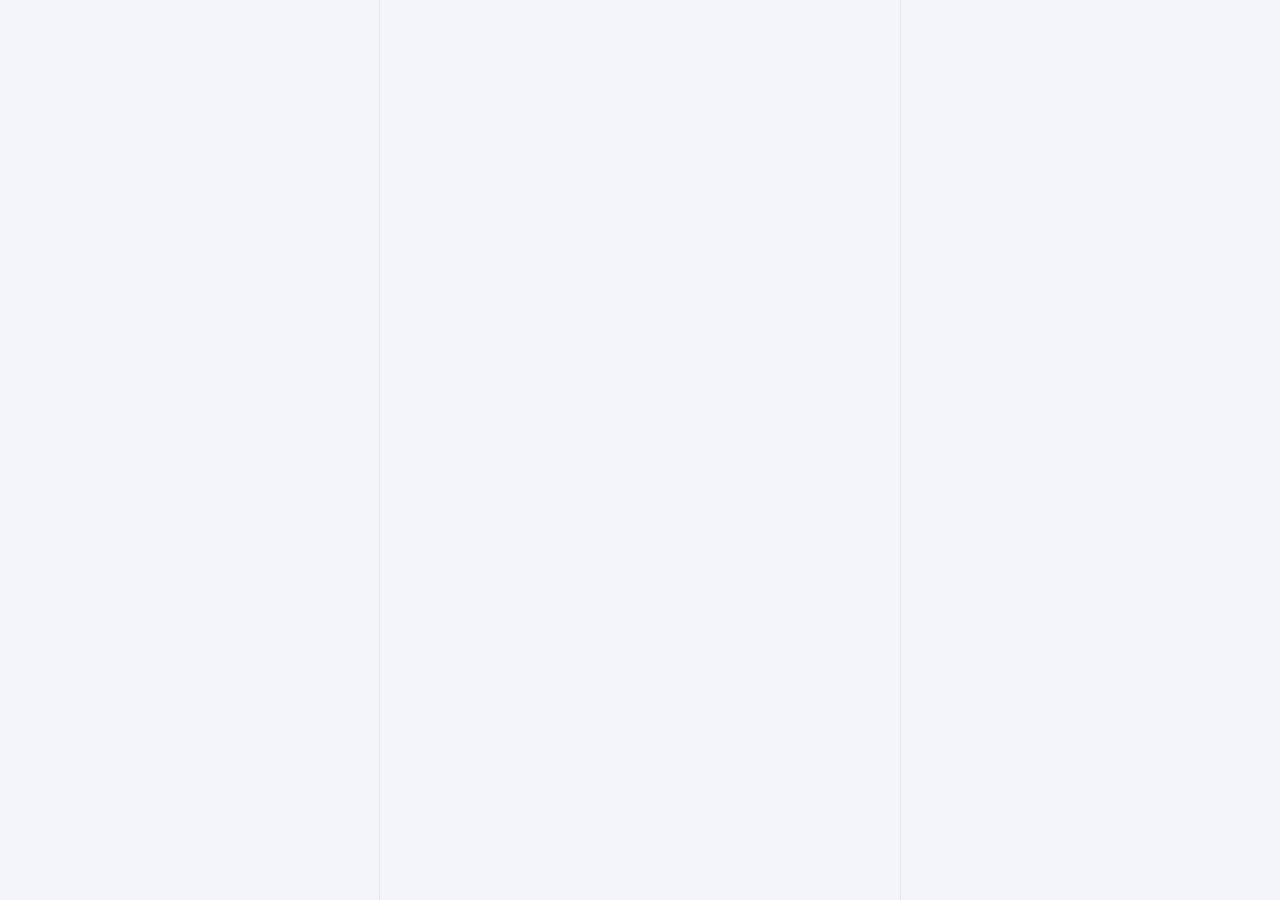
==== index.html @ 12859d55 "Мои выплаты: приложение" ====
<!doctype html>
<html lang="ru">
<head>
<meta charset="utf-8">
<meta name="viewport" content="width=device-width, initial-scale=1, viewport-fit=cover">
<meta http-equiv="Content-Security-Policy" content="default-src 'self'; script-src 'self'; style-src 'self'; img-src 'self' data: blob:; connect-src 'self' https://script.google.com https://script.googleusercontent.com; manifest-src 'self'; worker-src 'self'; base-uri 'none'; form-action 'none'; object-src 'none'">
<meta name="theme-color" content="#f4f6fb" media="(prefers-color-scheme: light)">
<meta name="theme-color" content="#0d1117" media="(prefers-color-scheme: dark)">
<meta name="color-scheme" content="light dark">
<meta name="apple-mobile-web-app-capable" content="yes">
<meta name="apple-mobile-web-app-status-bar-style" content="default">
<meta name="apple-mobile-web-app-title" content="Мои выплаты">
<meta name="robots" content="noindex,nofollow">
<title>Мои выплаты · Персональное Решение</title>
<link rel="manifest" href="manifest.webmanifest">
<link rel="icon" href="icons/icon-192.png" type="image/png">
<link rel="apple-touch-icon" href="icons/icon-192.png">
<link rel="stylesheet" href="style.css">
</head>
<body>
<a class="skip" href="#main">К содержимому</a>
<div id="app" class="app">
  <div id="offline" class="offline" role="status" hidden></div>
  <div id="view-root"></div>
  <nav id="tabbar" class="tabbar" aria-label="Основная навигация" hidden></nav>
</div>
<div id="overlay-root"></div>
<div id="toasts" class="toasts" role="status" aria-live="polite" aria-atomic="false"></div>
<div id="dev-root"></div>
<noscript><p style="padding:24px;font-family:sans-serif">Для работы приложения нужен JavaScript.</p></noscript>
<script src="config.js"></script>
<script src="mock-data.js"></script>
<script src="app.js"></script>
</body>
</html>
---- style.css ----
/* Мои выплаты — прототип. Светлая и тёмная темы, mobile-first. Без inline-стилей (CSP). */
:root {
  --bg: #f3f5fa; --card: #ffffff; --card2: #f6f8fc; --line: #e3e7f0;
  --text: #121826; --muted: #566074; --faint: #8a93a6;
  --primary: #2b59e6; --primary-ink: #ffffff; --primary-soft: #e6ecff; --primary-strong: #1d43b8;
  --ok: #0f7a3a; --ok-bg: #dff5e7; --warn: #8a5300; --warn-bg: #fff0cf; --bad: #b3261e; --bad-bg: #fde3e1;
  --info: #1d4fb8; --info-bg: #e3ebff; --night: #4b3fb5; --night-bg: #e9e6ff; --day: #b86a00; --day-bg: #ffecc8;
  --hero1: #2b59e6; --hero2: #5a3fd8; --shadow: 0 1px 2px rgba(18,24,38,.05), 0 6px 20px rgba(18,24,38,.06);
  --r: 18px; --tab-h: 58px; --sab: env(safe-area-inset-bottom, 0px); --sat: env(safe-area-inset-top, 0px);
  --focus: 0 0 0 3px rgba(43,89,230,.45);
  --rep1: #d8480b; --rep2: #b8320a; --rep-ink: #fff;
  color-scheme: light;
}
:root[data-theme="dark"] {
  --bg: #0c1017; --card: #151b25; --card2: #1b2230; --line: #263043;
  --text: #edf1f8; --muted: #a3adc2; --faint: #76819a;
  --primary: #6f93ff; --primary-ink: #0a1230; --primary-soft: #1c2a52; --primary-strong: #9db5ff;
  --ok: #57d48a; --ok-bg: #12301f; --warn: #ffc55c; --warn-bg: #3a2c0c; --bad: #ff8b82; --bad-bg: #3d1816;
  --info: #8fb0ff; --info-bg: #1a2850; --night: #b3a9ff; --night-bg: #28244f; --day: #ffc266; --day-bg: #3a2b0b;
  --hero1: #2447b8; --hero2: #4a2fb0; --shadow: 0 1px 2px rgba(0,0,0,.4), 0 8px 24px rgba(0,0,0,.35);
  --focus: 0 0 0 3px rgba(143,176,255,.6);
  --rep1: #ff9a5c; --rep2: #ff7a2e; --rep-ink: #2a1004;
  color-scheme: dark;
}
@media (prefers-color-scheme: dark) {
  :root:not([data-theme="light"]) {
    --bg: #0c1017; --card: #151b25; --card2: #1b2230; --line: #263043;
    --text: #edf1f8; --muted: #a3adc2; --faint: #76819a;
    --primary: #6f93ff; --primary-ink: #0a1230; --primary-soft: #1c2a52; --primary-strong: #9db5ff;
    --ok: #57d48a; --ok-bg: #12301f; --warn: #ffc55c; --warn-bg: #3a2c0c; --bad: #ff8b82; --bad-bg: #3d1816;
    --info: #8fb0ff; --info-bg: #1a2850; --night: #b3a9ff; --night-bg: #28244f; --day: #ffc266; --day-bg: #3a2b0b;
    --hero1: #2447b8; --hero2: #4a2fb0; --shadow: 0 1px 2px rgba(0,0,0,.4), 0 8px 24px rgba(0,0,0,.35);
    --focus: 0 0 0 3px rgba(143,176,255,.6);
    --rep1: #ff9a5c; --rep2: #ff7a2e; --rep-ink: #2a1004;
    color-scheme: dark;
  }
}
* { box-sizing: border-box; -webkit-tap-highlight-color: transparent; }
html { -webkit-text-size-adjust: 100%; }
body { margin: 0; background: var(--bg); color: var(--text); font: 16px/1.4 system-ui, -apple-system, "Segoe UI", Roboto, "Noto Sans", "Helvetica Neue", Arial, sans-serif; overscroll-behavior-y: none; }
button, input, textarea { font: inherit; color: inherit; }
button { cursor: pointer; }
h1, h2, h3, p { margin: 0; }
:focus-visible { outline: none; box-shadow: var(--focus); border-radius: 10px; }
.skip { position: absolute; left: -999px; top: 0; background: var(--primary); color: var(--primary-ink); padding: 10px 14px; z-index: 100; }
.skip:focus { left: 8px; top: 8px; }
.sr-only { position: absolute !important; width: 1px; height: 1px; overflow: hidden; clip: rect(0 0 0 0); white-space: nowrap; }
[hidden] { display: none !important; }
.num { font-variant-numeric: tabular-nums; }

.app { max-width: 520px; margin: 0 auto; min-height: 100dvh; position: relative; }
.view { padding: calc(14px + var(--sat)) 16px calc(var(--tab-h) + var(--sab) + 28px); animation: fade .22s ease both; }
.view.noTabs { padding-bottom: calc(24px + var(--sab)); }
@keyframes fade { from { opacity: 0; transform: translateY(6px); } to { opacity: 1; transform: none; } }
.stack > * + * { margin-top: 14px; }
.row { display: flex; align-items: center; gap: 10px; }
.grow { flex: 1; min-width: 0; }
.between { justify-content: space-between; }

/* offline */
.offline { position: sticky; top: 0; z-index: 30; background: var(--warn-bg); color: var(--warn); padding: calc(8px + var(--sat)) 16px 8px; font-size: 13px; font-weight: 600; display: flex; gap: 8px; align-items: center; }

/* header */
.top { display: flex; align-items: center; justify-content: space-between; gap: 12px; margin-bottom: 14px; }
.top h1 { font-size: 24px; line-height: 1.15; letter-spacing: -.01em; }
.top .sub { color: var(--muted); font-size: 14px; margin-top: 2px; }
.iconbtn { width: 44px; height: 44px; border-radius: 14px; border: 1px solid var(--line); background: var(--card); display: grid; place-items: center; color: var(--text); flex: none; }
.iconbtn:active { background: var(--card2); }
.ico { width: 22px; height: 22px; fill: none; stroke: currentColor; stroke-width: 2; stroke-linecap: round; stroke-linejoin: round; flex: none; display: block; }
.ico.sm { width: 18px; height: 18px; } .ico.lg { width: 28px; height: 28px; }

/* cards */
.card { background: var(--card); border: 1px solid var(--line); border-radius: var(--r); box-shadow: var(--shadow); padding: 16px; }
.card h2 { font-size: 17px; letter-spacing: -.005em; }
.card .cap { color: var(--muted); font-size: 13px; }
.card-h { display: flex; align-items: center; justify-content: space-between; gap: 8px; margin-bottom: 12px; }

.periodbtn { display: inline-flex; align-items: center; gap: 8px; min-height: 44px; padding: 0 14px; border-radius: 999px; background: var(--card); border: 1px solid var(--line); font-weight: 600; font-size: 15px; }
.periodbtn .dot { width: 8px; height: 8px; border-radius: 50%; background: var(--ok); }
.periodbtn .dot.paid { background: var(--faint); }

.hero { background: linear-gradient(135deg, var(--hero1), var(--hero2)); color: #fff; border-radius: 24px; padding: 20px 20px 18px; box-shadow: 0 10px 30px rgba(43,89,230,.3); position: relative; overflow: hidden; }
.hero::after { content: ""; position: absolute; right: -40px; top: -50px; width: 170px; height: 170px; border-radius: 50%; background: rgba(255,255,255,.1); }
.hero .lbl { font-size: 14px; opacity: .92; display: flex; align-items: center; gap: 8px; position: relative; z-index: 1; }
.hero .big { font-size: 44px; line-height: 1.05; font-weight: 800; letter-spacing: -.02em; margin: 6px 0 4px; position: relative; z-index: 1; }
.hero .big small { font-size: 26px; font-weight: 700; opacity: .85; margin-left: 4px; }
.hero .note { font-size: 13.5px; opacity: .92; position: relative; z-index: 1; }
.hero .eq { margin-top: 14px; display: flex; gap: 8px; flex-wrap: wrap; position: relative; z-index: 1; }
.hero .eq span { background: rgba(255,255,255,.17); border-radius: 999px; padding: 6px 11px; font-size: 13px; font-weight: 600; }
.badge-lite { background: rgba(255,255,255,.2); color: #fff; border-radius: 999px; padding: 3px 10px; font-size: 12px; font-weight: 700; }

.alert { display: flex; gap: 12px; align-items: flex-start; background: var(--warn-bg); color: var(--warn); border: 1px solid transparent; border-radius: var(--r); padding: 14px; width: 100%; text-align: left; }
.alert b { display: block; font-size: 15px; } .alert span { font-size: 13.5px; }
.alert.bad { background: var(--bad-bg); color: var(--bad); }
.alert.info { background: var(--info-bg); color: var(--info); }
.alert.ok { background: var(--ok-bg); color: var(--ok); }

/* breakdown */
.line { display: flex; align-items: center; gap: 10px; min-height: 40px; }
.line + .line { border-top: 1px solid var(--line); }
.line .nm { flex: 1; min-width: 0; font-size: 15px; }
.line .nm small { display: block; color: var(--muted); font-size: 12.5px; }
.line .am { font-weight: 700; font-size: 15px; white-space: nowrap; }
.line.total { padding-top: 6px; } .line.total .nm, .line.total .am { font-weight: 800; font-size: 16px; }
.swatch { width: 12px; height: 12px; border-radius: 4px; flex: none; }
.k-brak { --kc: #d9483b; } .k-error { --kc: #e9822b; } .k-advance { --kc: #3a6cf0; } .k-housing { --kc: #12a08a; } .k-other { --kc: #8a93a6; }
.swatch { background: var(--kc); }
.stackbar { display: flex; height: 12px; border-radius: 99px; overflow: hidden; background: var(--card2); margin: 4px 0 10px; gap: 2px; }
.stackbar i { display: block; height: 100%; background: var(--kc); min-width: 3px; }
.limit { background: var(--card2); border-radius: 14px; padding: 14px; margin-top: 12px; }
.limit .t { font-weight: 700; font-size: 14.5px; display: flex; gap: 8px; align-items: center; margin-bottom: 8px; }
.limit p { font-size: 14px; color: var(--muted); }
.limit p b { color: var(--text); }
.gauge { position: relative; height: 12px; border-radius: 99px; background: var(--line); margin: 6px 0 4px; overflow: hidden; }
.gauge i { position: absolute; left: 0; top: 0; bottom: 0; background: var(--primary); border-radius: 99px; }
.gauge i.full { background: var(--warn); }
.gl { display: flex; justify-content: space-between; font-size: 12.5px; color: var(--muted); }

/* chips */
.chip { display: inline-flex; align-items: center; gap: 5px; min-height: 26px; padding: 2px 10px; border-radius: 999px; font-size: 12.5px; font-weight: 700; white-space: nowrap; }
.chip.ok { background: var(--ok-bg); color: var(--ok); } .chip.warn { background: var(--warn-bg); color: var(--warn); }
.chip.bad { background: var(--bad-bg); color: var(--bad); } .chip.info { background: var(--info-bg); color: var(--info); }
.chip.gray { background: var(--card2); color: var(--muted); border: 1px solid var(--line); } .chip.night { background: var(--night-bg); color: var(--night); } .chip.day { background: var(--day-bg); color: var(--day); }

/* perf */
.perf-top { display: flex; align-items: flex-end; gap: 12px; justify-content: space-between; }
.perf-num { font-size: 40px; font-weight: 800; letter-spacing: -.02em; line-height: 1; }
.perf-num.good { color: var(--ok); } .perf-num.mid { color: var(--warn); } .perf-num.low { color: var(--bad); }
.legend { display: flex; flex-wrap: wrap; gap: 6px 14px; font-size: 12.5px; color: var(--muted); margin-top: 10px; }
.legend span { display: inline-flex; align-items: center; gap: 6px; }
.legend i { width: 10px; height: 10px; border-radius: 3px; display: inline-block; }
.lg-good { background: #22a65a; } .lg-mid { background: #e8a317; } .lg-low { background: #e04a3f; }
:root[data-theme="dark"] .lg-good { background: #4cc882; }
.trend { width: 100%; height: auto; display: block; margin-top: 8px; }
.trend .bar.good { fill: #22a65a; } .trend .bar.mid { fill: #e8a317; } .trend .bar.low { fill: #e04a3f; }
.trend .norm { stroke: var(--faint); stroke-dasharray: 4 4; stroke-width: 1; }
.trend text { fill: var(--muted); font-size: 9px; text-anchor: middle; font-family: inherit; }
.trend text.nl { text-anchor: end; fill: var(--faint); }
.shifts { margin-top: 6px; }
.srow { display: flex; align-items: center; gap: 10px; min-height: 48px; }
.srow + .srow { border-top: 1px solid var(--line); }
.sico { width: 34px; height: 34px; border-radius: 11px; display: grid; place-items: center; flex: none; }
.sico.day { background: var(--day-bg); color: var(--day); } .sico.night { background: var(--night-bg); color: var(--night); }
.srow .d { flex: 1; font-size: 14.5px; min-width: 0; } .srow .d small { display: block; color: var(--muted); font-size: 12.5px; }
.pct { font-weight: 800; font-size: 14px; min-width: 54px; text-align: right; }
.pct.good { color: var(--ok); } .pct.mid { color: var(--warn); } .pct.low { color: var(--bad); }
.link { background: none; border: 0; color: var(--primary); font-weight: 700; min-height: 44px; padding: 0 4px; font-size: 15px; }

/* buttons */
.btn { display: inline-flex; align-items: center; justify-content: center; gap: 8px; min-height: 48px; padding: 0 20px; border-radius: 14px; border: 1px solid transparent; background: var(--primary); color: var(--primary-ink); font-weight: 700; font-size: 16px; width: 100%; }
.btn:active:not(:disabled) { filter: brightness(.92); }
.btn:disabled { background: var(--card2); color: var(--faint); border-color: var(--line); cursor: not-allowed; }
.btn.secondary { background: var(--primary-soft); color: var(--primary-strong); }
.btn.ghost { background: transparent; border-color: var(--line); color: var(--text); }
.btn.danger { background: var(--bad-bg); color: var(--bad); }
.btn.sm { min-height: 44px; font-size: 15px; padding: 0 14px; width: auto; }
.spinner { width: 18px; height: 18px; border-radius: 50%; border: 2.5px solid currentColor; border-right-color: transparent; animation: spin .8s linear infinite; display: inline-block; }
@keyframes spin { to { transform: rotate(360deg); } }

/* forms */
.field { display: block; }
.field > .l { display: flex; justify-content: space-between; font-weight: 700; font-size: 14.5px; margin-bottom: 6px; }
.field > .l span { font-weight: 500; color: var(--muted); font-size: 13px; }
.inp { width: 100%; min-height: 52px; padding: 0 14px; background: var(--card); border: 1.5px solid var(--line); border-radius: 14px; font-size: 18px; }
textarea.inp { padding: 12px 14px; min-height: 110px; font-size: 16px; resize: vertical; line-height: 1.4; }
.inp:focus { outline: none; border-color: var(--primary); box-shadow: var(--focus); }
.inp[aria-invalid="true"] { border-color: var(--bad); }
.help { font-size: 13px; color: var(--muted); margin-top: 6px; } .err { font-size: 13.5px; color: var(--bad); margin-top: 6px; font-weight: 600; display: flex; gap: 6px; align-items: flex-start; }
.phone { display: flex; align-items: center; border: 1.5px solid var(--line); border-radius: 14px; background: var(--card); min-height: 56px; }
.phone:focus-within { border-color: var(--primary); box-shadow: var(--focus); }
.phone.invalid { border-color: var(--bad); }
.phone .pre { padding: 0 4px 0 16px; font-weight: 700; font-size: 20px; color: var(--muted); }
.phone input { flex: 1; min-width: 0; border: 0; background: transparent; font-size: 20px; font-weight: 600; letter-spacing: .02em; min-height: 54px; padding: 0 14px 0 6px; outline: none; }
.otp { display: flex; gap: 10px; justify-content: center; }
.otp input { width: 58px; height: 64px; text-align: center; font-size: 28px; font-weight: 800; border-radius: 14px; border: 1.5px solid var(--line); background: var(--card); outline: none; padding: 0; }
.otp input:focus { border-color: var(--primary); box-shadow: var(--focus); }
.otp.bad input { border-color: var(--bad); animation: shake .35s; }
.otp input:disabled { opacity: .5; }
@keyframes shake { 20%,60% { transform: translateX(-6px); } 40%,80% { transform: translateX(6px); } }
.amount { position: relative; } .amount .inp { padding-right: 44px; font-weight: 800; font-size: 24px; }
.amount .cur { position: absolute; right: 16px; top: 50%; transform: translateY(-50%); font-size: 20px; color: var(--muted); font-weight: 700; }
.quick { display: flex; gap: 8px; flex-wrap: wrap; margin-top: 10px; }
.qbtn { min-height: 44px; padding: 0 14px; border-radius: 999px; border: 1px solid var(--line); background: var(--card2); font-weight: 700; font-size: 14.5px; }
.qbtn:active { background: var(--primary-soft); }

/* login */
.login { display: flex; flex-direction: column; min-height: 100dvh; padding: calc(32px + var(--sat)) 20px calc(24px + var(--sab)); }
.brand { display: flex; align-items: center; gap: 12px; margin-bottom: 28px; }
.logo { width: 52px; height: 52px; border-radius: 16px; background: linear-gradient(135deg, var(--hero1), var(--hero2)); display: grid; place-items: center; color: #fff; }
.brand b { display: block; font-size: 15px; } .brand span { color: var(--muted); font-size: 13px; }
.login h1 { font-size: 30px; line-height: 1.12; letter-spacing: -.02em; margin-bottom: 8px; }
.login .lead { color: var(--muted); font-size: 16px; margin-bottom: 24px; }
.login .foot { margin-top: auto; padding-top: 24px; color: var(--faint); font-size: 12.5px; text-align: center; }
.steps { display: flex; gap: 12px; flex-direction: column; margin: 20px 0 4px; }
.stepi { display: flex; gap: 12px; font-size: 14px; color: var(--muted); align-items: flex-start; }
.stepi i { width: 24px; height: 24px; border-radius: 50%; background: var(--primary-soft); color: var(--primary-strong); font-style: normal; font-weight: 800; font-size: 13px; display: grid; place-items: center; flex: none; }
.waitbox { display: flex; gap: 12px; background: var(--info-bg); color: var(--info); padding: 14px; border-radius: 16px; font-size: 14px; margin-bottom: 22px; }
.waitbox b { display: block; font-size: 15px; }
.lockbox { text-align: center; padding: 22px 16px; background: var(--bad-bg); color: var(--bad); border-radius: 18px; }
.lockbox .t { font-size: 34px; font-weight: 800; margin: 6px 0; }
.lockbox p { font-size: 14px; }
.center { text-align: center; }
.gap8 > * + * { margin-top: 8px; } .gap12 > * + * { margin-top: 12px; } .gap16 > * + * { margin-top: 16px; } .gap24 > * + * { margin-top: 24px; }

/* tabbar */
.tabbar { position: fixed; left: 50%; transform: translateX(-50%); bottom: 0; width: 100%; max-width: 520px; z-index: 20; display: grid; grid-template-columns: repeat(6, 1fr); padding: 6px 2px calc(6px + var(--sab)); background: color-mix(in srgb, var(--card) 92%, transparent); backdrop-filter: blur(14px); -webkit-backdrop-filter: blur(14px); border-top: 1px solid var(--line); }
.tab { position: relative; padding: 0;  display: flex; flex-direction: column; align-items: center; justify-content: center; gap: 2px; min-height: 48px; min-width: 44px; border-radius: 12px; color: var(--muted); text-decoration: none; font-size: 10.5px; letter-spacing: -.01em; font-weight: 600; }
.tab[aria-current="page"] { color: var(--primary); }
.tab[aria-current="page"] .ico { stroke-width: 2.4; }
.tab .cnt { position: absolute; top: 1px; left: calc(50% + 6px); min-width: 18px; height: 18px; border-radius: 9px; background: var(--bad); color: #fff; font-size: 11px; font-weight: 800; display: grid; place-items: center; padding: 0 5px; }
:root[data-theme="dark"] .tab .cnt { color: #2b0a07; background: #ff8b82; }

/* calendar */
.cal-head { display: flex; align-items: center; justify-content: space-between; margin-bottom: 10px; }
.cal-head h2 { font-size: 18px; text-transform: capitalize; }
.grid7 { display: grid; grid-template-columns: repeat(7, 1fr); gap: 4px; }
.dow { text-align: center; font-size: 12px; color: var(--muted); font-weight: 700; padding: 4px 0 6px; }
.dow.we { color: var(--faint); }
.cell { position: relative; aspect-ratio: 1 / 1.08; min-height: 44px; border-radius: 12px; border: 1.5px solid transparent; background: transparent; display: flex; flex-direction: column; align-items: center; justify-content: center; gap: 3px; padding: 0; font-weight: 600; font-size: 15px; }
.cell.empty { visibility: hidden; }
.cell.off { color: var(--faint); background: transparent; }
.cell.day { background: var(--day-bg); color: var(--day); }
.cell.night { background: var(--night-bg); color: var(--night); }
.cell.planned { border-style: dashed; border-color: var(--faint); background: transparent; color: var(--text); }
.cell.today { border-color: var(--primary); }
.cell.sel { box-shadow: 0 0 0 2.5px var(--primary); }
.cell .mk { width: 14px; height: 14px; }
.cell .ph { height: 14px; }
.legend-cal { display: flex; flex-wrap: wrap; gap: 8px 16px; margin-top: 12px; font-size: 13px; color: var(--muted); }
.legend-cal span { display: inline-flex; gap: 6px; align-items: center; }
.legend-cal i { width: 16px; height: 16px; border-radius: 5px; display: inline-block; }
.legend-cal i.day { background: var(--day-bg); border: 1px solid var(--day); } .legend-cal i.night { background: var(--night-bg); border: 1px solid var(--night); } .legend-cal i.pl { border: 1.5px dashed var(--faint); } .legend-cal i.td { border: 1.5px solid var(--primary); }
.stats3 { display: grid; grid-template-columns: repeat(3, 1fr); gap: 10px; }
.stat { background: var(--card2); border-radius: 14px; padding: 12px 10px; text-align: center; }
.stat b { display: block; font-size: 22px; font-weight: 800; letter-spacing: -.01em; }
.stat span { font-size: 12.5px; color: var(--muted); }
.daycard .big { font-size: 18px; font-weight: 800; }
.kv { display: grid; grid-template-columns: repeat(3, 1fr); gap: 8px; margin-top: 12px; }
.kv div { background: var(--card2); border-radius: 12px; padding: 10px; } .kv b { display: block; font-size: 17px; } .kv span { font-size: 12px; color: var(--muted); }

/* deductions */
.filters { display: flex; gap: 8px; overflow-x: auto; margin: 0 -16px; padding: 2px 16px 6px; scrollbar-width: none; }
.filters::-webkit-scrollbar { display: none; }
.fbtn { flex: none; min-height: 44px; padding: 0 14px; border-radius: 999px; border: 1px solid var(--line); background: var(--card); font-weight: 600; font-size: 14.5px; display: inline-flex; align-items: center; gap: 6px; }
.fbtn[aria-pressed="true"] { background: var(--primary); color: var(--primary-ink); border-color: var(--primary); }
.fbtn em { font-style: normal; opacity: .7; font-size: 13px; }
.case { display: block; }
.case .hd { display: flex; gap: 12px; align-items: flex-start; }
.kico { width: 40px; height: 40px; border-radius: 13px; display: grid; place-items: center; flex: none; background: color-mix(in srgb, var(--kc) 16%, transparent); color: var(--kc); }
:root[data-theme="dark"] .kico { background: color-mix(in srgb, var(--kc) 28%, transparent); }
.case .tt { font-weight: 700; font-size: 15.5px; line-height: 1.25; }
.case .meta { color: var(--muted); font-size: 13px; margin-top: 2px; }
.case .amt { font-weight: 800; font-size: 16px; white-space: nowrap; }
.case .ft { margin-top: 12px; display: flex; flex-direction: column; gap: 10px; }
.need { font-size: 13.5px; color: var(--warn); background: var(--warn-bg); padding: 9px 12px; border-radius: 12px; display: flex; gap: 8px; align-items: flex-start; }
.sumline { display: flex; justify-content: space-between; align-items: center; padding: 4px 2px; font-size: 14.5px; color: var(--muted); } .sumline b { color: var(--text); font-size: 17px; }

/* sheet */
.ov { position: fixed; inset: 0; z-index: 60; display: flex; align-items: flex-end; justify-content: center; }
.ov .bd { position: absolute; inset: 0; background: rgba(8,12,22,.55); animation: bdin .2s ease both; }
@keyframes bdin { from { opacity: 0; } }
.sheet { position: relative; width: 100%; max-width: 520px; max-height: 94dvh; background: var(--card); border-radius: 24px 24px 0 0; display: flex; flex-direction: column; animation: up .26s cubic-bezier(.2,.8,.2,1) both; box-shadow: 0 -10px 40px rgba(0,0,0,.25); }
@keyframes up { from { transform: translateY(40px); opacity: 0; } }
.sheet .grab { width: 40px; height: 4px; border-radius: 2px; background: var(--line); margin: 8px auto 0; }
.sheet .sh { display: flex; align-items: center; gap: 8px; padding: 8px 12px 6px 20px; }
.sheet .sh h2 { flex: 1; font-size: 19px; letter-spacing: -.01em; }
.sheet .sh h2:focus { outline: none; }
.sheet .sb { padding: 6px 20px 16px; overflow-y: auto; overscroll-behavior: contain; }
.sheet .sf { padding: 12px 20px calc(14px + var(--sab)); border-top: 1px solid var(--line); background: var(--card); border-radius: 0; }
.ov.dlg { align-items: center; padding: 20px; }
.ov.dlg .sheet { border-radius: 22px; max-height: 86dvh; }
.ov.dlg .sheet .grab { display: none; }
.ov.dlg .sf { border-top: 0; padding-bottom: 16px; }
.btnrow { display: flex; gap: 10px; } .btnrow .btn { flex: 1; }
.plist { list-style: none; margin: 0; padding: 0; }
.popt { display: flex; width: 100%; align-items: center; gap: 12px; min-height: 56px; padding: 8px 12px; border-radius: 14px; border: 1.5px solid transparent; background: transparent; text-align: left; }
.popt[aria-checked="true"] { border-color: var(--primary); background: var(--primary-soft); }
.popt b { display: block; font-size: 16px; } .popt small { color: var(--muted); font-size: 13px; }
.casebox { background: var(--card2); border-radius: 14px; padding: 12px 14px; margin-bottom: 14px; }
.casebox b { display: block; font-size: 15px; } .casebox span { font-size: 13px; color: var(--muted); }
.req { color: var(--bad); font-weight: 800; }
.reqbanner { display: flex; gap: 10px; background: var(--bad-bg); color: var(--bad); border-radius: 14px; padding: 12px 14px; font-size: 14px; margin-bottom: 14px; }
.reqbanner b { display: block; }
.sec + .sec { margin-top: 18px; }
.sec-h { display: flex; align-items: center; gap: 8px; margin-bottom: 8px; font-weight: 800; font-size: 15.5px; }
.sec-h .tag { margin-left: auto; font-size: 12px; font-weight: 800; padding: 3px 9px; border-radius: 99px; }
.tag.must { background: var(--bad-bg); color: var(--bad); } .tag.done { background: var(--ok-bg); color: var(--ok); } .tag.opt { background: var(--card2); color: var(--muted); }
.photos { display: grid; grid-template-columns: repeat(3, 1fr); gap: 8px; }
.ph-item { position: relative; aspect-ratio: 1; border-radius: 14px; overflow: hidden; background: var(--card2); border: 1px solid var(--line); margin: 0; }
.ph-item img { width: 100%; height: 100%; object-fit: cover; display: block; }
.ph-item .rm { position: absolute; top: 4px; right: 4px; width: 44px; height: 44px; border-radius: 50%; background: transparent; border: 0; display: grid; place-items: center; }
.ph-item .rm span { width: 28px; height: 28px; border-radius: 50%; background: rgba(10,14,24,.78); color: #fff; display: grid; place-items: center; }
.ph-item .sz { position: absolute; left: 4px; bottom: 4px; background: rgba(10,14,24,.72); color: #fff; font-size: 11px; font-weight: 600; padding: 1px 6px; border-radius: 8px; }
.ph-busy { display: grid; place-items: center; color: var(--muted); }
.addrow { display: grid; grid-template-columns: 1fr 1fr; gap: 8px; margin-top: 8px; }
.addbtn { min-height: 52px; border-radius: 14px; border: 1.5px dashed var(--primary); background: var(--primary-soft); color: var(--primary-strong); font-weight: 700; font-size: 14.5px; display: flex; gap: 8px; align-items: center; justify-content: center; padding: 0 8px; }
.addbtn:disabled { opacity: .45; cursor: not-allowed; }
.checks { list-style: none; margin: 0 0 10px; padding: 0; display: flex; flex-direction: column; gap: 6px; }
.checks li { display: flex; gap: 8px; align-items: center; font-size: 14px; color: var(--muted); }
.checks li .cb { width: 20px; height: 20px; border-radius: 50%; border: 2px solid var(--faint); display: grid; place-items: center; flex: none; }
.checks li.ok { color: var(--ok); font-weight: 600; } .checks li.ok .cb { background: var(--ok); border-color: var(--ok); color: #fff; }
:root[data-theme="dark"] .checks li.ok .cb { color: #07210f; }
.cb .ico { width: 13px; height: 13px; stroke-width: 3.2; }
.quote { background: var(--card2); border-radius: 14px; padding: 12px 14px; white-space: pre-wrap; word-break: break-word; font-size: 15px; }
.note-s { font-size: 12.5px; color: var(--muted); text-align: center; margin-top: 8px; }

/* history */
.hist { display: flex; gap: 12px; align-items: flex-start; }
.hist .am { font-weight: 800; font-size: 17px; }
.hist .cm { font-size: 14px; color: var(--muted); margin-top: 4px; word-break: break-word; }
.hist .ans { font-size: 13.5px; margin-top: 8px; padding: 8px 10px; border-radius: 10px; background: var(--card2); }
.avail { font-size: 40px; font-weight: 800; letter-spacing: -.02em; line-height: 1.05; }
.mini3 { display: grid; gap: 6px; margin-top: 12px; font-size: 14px; }
.mini3 div { display: flex; justify-content: space-between; color: var(--muted); } .mini3 b { color: var(--text); }

/* profile */
.avatar { width: 72px; height: 72px; border-radius: 24px; background: linear-gradient(135deg, var(--hero1), var(--hero2)); color: #fff; font-size: 26px; font-weight: 800; display: grid; place-items: center; }
.seg { display: grid; grid-template-columns: repeat(3, 1fr); background: var(--card2); border-radius: 14px; padding: 4px; gap: 4px; }
.seg button { min-height: 44px; border-radius: 11px; border: 0; background: transparent; font-weight: 600; font-size: 14.5px; }
.seg button[aria-pressed="true"] { background: var(--card); box-shadow: var(--shadow); color: var(--primary); }

/* empty / skeleton */
.empty { text-align: center; padding: 36px 16px; color: var(--muted); }
.empty .eic { width: 64px; height: 64px; border-radius: 22px; background: var(--card2); display: grid; place-items: center; margin: 0 auto 14px; color: var(--faint); }
.empty b { display: block; color: var(--text); font-size: 17px; margin-bottom: 4px; }
.sk { background: linear-gradient(100deg, var(--card2) 30%, var(--line) 50%, var(--card2) 70%); background-size: 300% 100%; animation: shim 1.3s linear infinite; border-radius: 12px; }
@keyframes shim { from { background-position: 100% 0; } to { background-position: 0 0; } }
.sk.h1 { height: 28px; width: 55%; } .sk.hero { height: 170px; border-radius: 24px; box-shadow: none; } .sk.c { height: 120px; border-radius: 18px; } .sk.l { height: 16px; width: 80%; }

/* toasts */
.toasts { position: fixed; left: 0; right: 0; bottom: calc(var(--tab-h) + var(--sab) + 14px); z-index: 90; display: flex; flex-direction: column; align-items: center; gap: 8px; pointer-events: none; padding: 0 16px; }
.toast { pointer-events: auto; max-width: 480px; display: flex; gap: 10px; align-items: flex-start; background: #1b2231; color: #fff; border-radius: 14px; padding: 12px 16px; font-size: 14.5px; font-weight: 600; box-shadow: 0 10px 30px rgba(0,0,0,.3); animation: up .25s ease both; }
.toast.ok .ico { color: #57d48a; } .toast.bad .ico { color: #ff8b82; } .toast.warn .ico { color: #ffc55c; }
:root[data-theme="dark"] .toast { background: #eef2fa; color: #101625; }
:root[data-theme="dark"] .toast.ok .ico { color: #0f7a3a; } :root[data-theme="dark"] .toast.bad .ico { color: #b3261e; }

/* dev panel */
.dev { position: fixed; left: 8px; bottom: calc(var(--tab-h) + var(--sab) + 8px); z-index: 80; font-size: 12px; max-width: min(340px, calc(100vw - 16px)); }
.dev.nt { bottom: calc(var(--sab) + 8px); }
.devpill { min-height: 32px; padding: 0 12px; border-radius: 99px; border: 0; background: #1f2937; color: #fbd38d; font-weight: 700; font-size: 12px; box-shadow: 0 4px 14px rgba(0,0,0,.35); display: inline-flex; gap: 6px; align-items: center; }
.devpill:focus-visible { box-shadow: 0 0 0 3px #fbd38d; }
.devbox { background: #111827; color: #e5e7eb; border-radius: 14px; padding: 10px; box-shadow: 0 10px 34px rgba(0,0,0,.5); margin-bottom: 6px; max-height: 52dvh; overflow: auto; border: 1px solid #374151; }
.devbox h3 { font-size: 11px; text-transform: uppercase; letter-spacing: .06em; color: #9ca3af; margin: 8px 0 4px; }
.devbox h3:first-child { margin-top: 0; }
.tgmsg { background: #1e3a5f; border-radius: 10px; padding: 7px 9px; margin-bottom: 5px; line-height: 1.35; }
.tgmsg time { color: #93c5fd; font-size: 11px; display: block; }
.tgmsg b.code { font-size: 18px; letter-spacing: .15em; color: #fff; }
.devbtn { min-height: 30px; padding: 0 10px; border-radius: 8px; border: 1px solid #4b5563; background: #1f2937; color: #e5e7eb; font-size: 12px; font-weight: 600; margin: 2px 4px 2px 0; }
.devrow { padding: 5px 0; border-top: 1px solid #1f2937; }

@media (min-width: 521px) { body { background: var(--bg); } .app { box-shadow: 0 0 0 1px var(--line); background: var(--bg); } }
@media (prefers-reduced-motion: reduce) { *, *::before, *::after { animation-duration: .01ms !important; animation-iteration-count: 1 !important; transition: none !important; } }

/* добавки */
.mt { margin-top: 10px; }
.card-h.sp { margin: 16px 0 6px; }
.h3 { font-size: 15.5px; font-weight: 800; }
.tag { margin-left: auto; font-size: 12px; font-weight: 800; padding: 3px 9px; border-radius: 99px; white-space: nowrap; }
.prof { margin-bottom: 10px; gap: 14px; }
.lockbtn { margin-top: 16px; }
.swatch.k-other { background: var(--kc); }
.line.final .am { font-size: 15px; }
.line.total.final { border-top: 2px solid var(--line); margin-top: 6px; padding-top: 10px; }
.hero .big span { font-variant-numeric: tabular-nums; }
.legend i, .legend-cal i { flex: none; }
.case + .case { margin-top: 0; }

.card.calcard { padding: 14px 10px; }
.calcard .grid7 { gap: 2px; }
.calcard .cal-head { padding: 0 4px; }
.cell { border-radius: 11px; }
.grid7 { grid-template-columns: repeat(7, minmax(0, 1fr)); }
.cell { aspect-ratio: auto; height: 52px; min-width: 0; }
.app, .view { min-width: 0; }

/* «Сообщить о порче / браке» */
.report { display: flex; align-items: center; gap: 12px; width: 100%; min-height: 68px; padding: 10px 14px; border: 0; border-radius: 18px; text-align: left; color: var(--rep-ink); background: linear-gradient(135deg, var(--rep1), var(--rep2)); box-shadow: 0 8px 22px rgba(216,72,11,.28); }
.report:active { filter: brightness(.94); }
.report .ric { width: 42px; height: 42px; border-radius: 14px; background: rgba(255,255,255,.22); display: grid; place-items: center; flex: none; }
:root[data-theme="dark"] .report .ric { background: rgba(0,0,0,.14); }
.report .rt { flex: 1; min-width: 0; } .report .rt b { display: block; font-size: 16.5px; line-height: 1.2; } .report .rt small { display: block; font-size: 12.5px; opacity: .92; margin-top: 2px; line-height: 1.25; }
.seg[role="radiogroup"] button { line-height: 1.15; padding: 6px 4px; min-height: 48px; }
.seg[role="radiogroup"] button[aria-checked="true"] { background: var(--card); box-shadow: var(--shadow); color: var(--primary); font-weight: 800; }
.ph-item.pdf { display: flex; flex-direction: column; align-items: center; justify-content: center; gap: 4px; padding: 8px 6px; color: var(--primary); text-align: center; }
.ph-item.pdf .fn { font-size: 11.5px; font-weight: 700; color: var(--text); max-width: 100%; overflow: hidden; text-overflow: ellipsis; white-space: nowrap; }
.ph-item.pdf .sz { position: static; background: var(--card2); color: var(--muted); }
.addrow.one { grid-template-columns: 1fr; }
.addrow + .help, .photos + .addrow { margin-top: 8px; }
.photos:empty { display: none; }
.has-ov #dev-root { display: none; }
.sheet .sb .sec .help { margin-top: 6px; }
.incident .ft .cap { margin: 0; }

/* аванс (неделя), операции */
.stackbar.adv { height: 14px; margin: 12px 0 8px; }
.seg-ord { background: var(--primary); } .seg-av { background: #22a65a; } .seg-rest { background: var(--line); }
:root[data-theme="dark"] .seg-av { background: #4cc882; }
.lg-ord { background: var(--primary); } .lg-av { background: #22a65a; } .lg-rest { background: var(--line); }
.arows { margin-top: 12px; border-top: 1px solid var(--line); }
.arow { display: flex; justify-content: space-between; gap: 10px; min-height: 40px; align-items: center; font-size: 14.5px; border-bottom: 1px solid var(--line); }
.arow span { color: var(--muted); } .arow b { white-space: nowrap; } .arow.strong { font-weight: 800; } .arow.strong span { color: var(--text); font-weight: 800; }
.arow.strong b { color: var(--primary); font-size: 16px; }
.dates { margin-top: 12px; display: grid; gap: 8px; }
.dates > div { display: flex; gap: 8px; align-items: center; font-size: 14px; font-weight: 600; background: var(--card2); border-radius: 12px; padding: 9px 12px; min-height: 44px; }
.dates .ico { color: var(--primary); }
.why { margin-top: 12px; background: var(--warn-bg); color: var(--warn); border-radius: 14px; padding: 12px 14px; }
.why .t { display: flex; gap: 8px; align-items: center; font-weight: 800; font-size: 14.5px; margin-bottom: 6px; }
.why p { font-size: 13.5px; margin-top: 6px; } .why p b { display: block; } .why p span { opacity: .92; }
.calc { margin-top: 12px; } .calc summary { min-height: 44px; display: flex; align-items: center; font-weight: 700; font-size: 14.5px; color: var(--primary); cursor: pointer; }
.fine { font-size: 12px; color: var(--muted); text-align: center; padding: 0 10px; line-height: 1.35; }
.rangew { display: flex; align-items: center; gap: 10px; margin-top: 12px; font-size: 12.5px; color: var(--muted); }
.range { flex: 1; min-width: 0; height: 44px; accent-color: var(--primary); background: transparent; }
.card.closed { border-color: var(--bad); } .card.closed .ico { color: var(--bad); }
.advhome .adv-foot { margin-top: 10px; } .advhome .avail { font-size: 34px; }
.tipbox { display: flex; gap: 10px; align-items: flex-start; background: var(--info-bg); color: var(--info); border-radius: 14px; padding: 12px 14px; font-size: 13.5px; }
.tipbox.warn { background: var(--warn-bg); color: var(--warn); } .tipbox.ok { background: var(--ok-bg); color: var(--ok); } .tipbox .ico { margin-top: 2px; }
.opcard { width: 100%; text-align: left; display: block; }
.opcard .opn { font-size: 17px; } .opgrid { display: grid; grid-template-columns: 1fr 1fr; gap: 8px 12px; margin: 12px 0 10px; }
.opgrid span { display: block; font-size: 12px; color: var(--muted); } .opgrid b { font-size: 15px; }
.pg-good { background: #22a65a; } .pg-mid { background: #e8a317; } .pg-low { background: #e04a3f; }
.kv4 { display: grid; grid-template-columns: repeat(3, 1fr); gap: 8px; } .kv4 div { background: var(--card2); border-radius: 12px; padding: 10px; text-align: center; } .kv4 b { display: block; font-size: 18px; } .kv4 span { font-size: 11.5px; color: var(--muted); }
.card2box { background: var(--card2); border-radius: 14px; padding: 4px 14px; }
.opline { padding: 12px 0; } .opline + .opline { border-top: 1px solid var(--line); } .opline .opgrid { grid-template-columns: repeat(4, 1fr); gap: 6px; margin: 8px 0 0; } .opline .opgrid b { font-size: 14px; }
.opsl { margin-top: 10px; }

.gauge i.pg-good { background: #22a65a; } .gauge i.pg-mid { background: #e8a317; } .gauge i.pg-low { background: #e04a3f; }
:root[data-theme="dark"] .gauge i.pg-good { background: #4cc882; }

.zone-h { margin: 6px 2px 0; } .zone-h h2 { margin: 0; } .zone-h .cap { margin-top: 2px; }
.refbox { padding: 6px 14px 4px; } .refbox .zone-h { margin: 8px 0 4px; } .refbox .zone-h h3 { margin: 0; }
.refrow { display: flex; align-items: center; justify-content: space-between; gap: 12px; width: 100%; min-height: 48px; padding: 8px 0; background: none; border: 0; border-top: 1px solid var(--line); color: inherit; font: inherit; text-align: left; cursor: pointer; }
.refrow .opn { font-size: 14.5px; flex: 1; min-width: 0; } .refrow .rv { text-align: right; white-space: nowrap; } .refrow .rv b { display: block; font-size: 14.5px; } .refrow .rv small { color: var(--muted); font-size: 12.5px; }
.srow.tap { cursor: pointer; }

/* «Ещё»: плитки, акции, вакансии, анонимная связь */
.tiles { display: grid; grid-template-columns: repeat(3, 1fr); gap: 10px; }
.tile { display: flex; flex-direction: column; align-items: flex-start; gap: 4px; min-height: 112px; padding: 12px; background: var(--card); border: 1px solid var(--line); border-radius: var(--r); box-shadow: var(--shadow); text-align: left; color: inherit; font: inherit; cursor: pointer; }
.tile:active { filter: brightness(.95); } .tile .tic { width: 36px; height: 36px; border-radius: 12px; display: grid; place-items: center; background: var(--info-bg); color: var(--primary); margin-bottom: 4px; }
.tile b { font-size: 14px; line-height: 1.2; } .tile small { font-size: 12px; color: var(--muted); line-height: 1.25; }
.back { display: inline-flex; align-items: center; gap: 2px; min-height: 44px; color: var(--primary); font-weight: 700; text-decoration: none; margin-left: -4px; }
.promo, .job { display: block; width: 100%; text-align: left; color: inherit; font: inherit; cursor: pointer; }
.promo .pt, .job .pt { display: block; font-size: 17px; margin-top: 10px; } .job .pt { margin-top: 0; }
.promo.ended, .job.closed { opacity: .72; }
.pbonus { font-size: 20px; font-weight: 800; color: var(--primary); margin: 4px 0 6px; } .pbonus.big { font-size: 28px; }
.terms { list-style: none; padding: 0; margin: 0; display: grid; gap: 8px; } .terms li { position: relative; padding-left: 22px; font-size: 14.5px; line-height: 1.35; }
.terms li::before { content: ""; position: absolute; left: 4px; top: .5em; width: 8px; height: 8px; border-radius: 50%; background: var(--primary); }
.jmeta { display: grid; gap: 4px; margin: 10px 0 6px; font-size: 14px; color: var(--muted); } .jmeta span { display: flex; align-items: center; gap: 6px; } .jpay { font-weight: 700; margin-bottom: 8px; }
.anonbox { background: var(--info-bg); border-radius: 14px; padding: 12px 14px; } .anonbox .t { display: flex; align-items: center; gap: 8px; font-weight: 800; margin-bottom: 8px; }
.anonbox .terms li { font-size: 13.5px; }
.thanks { display: grid; gap: 10px; justify-items: center; text-align: center; padding: 18px 6px; } .thanks b { font-size: 22px; } .thanks .eic.ok { background: var(--ok-bg); color: var(--ok); }
.thanks .eic { width: 64px; height: 64px; border-radius: 22px; display: grid; place-items: center; }
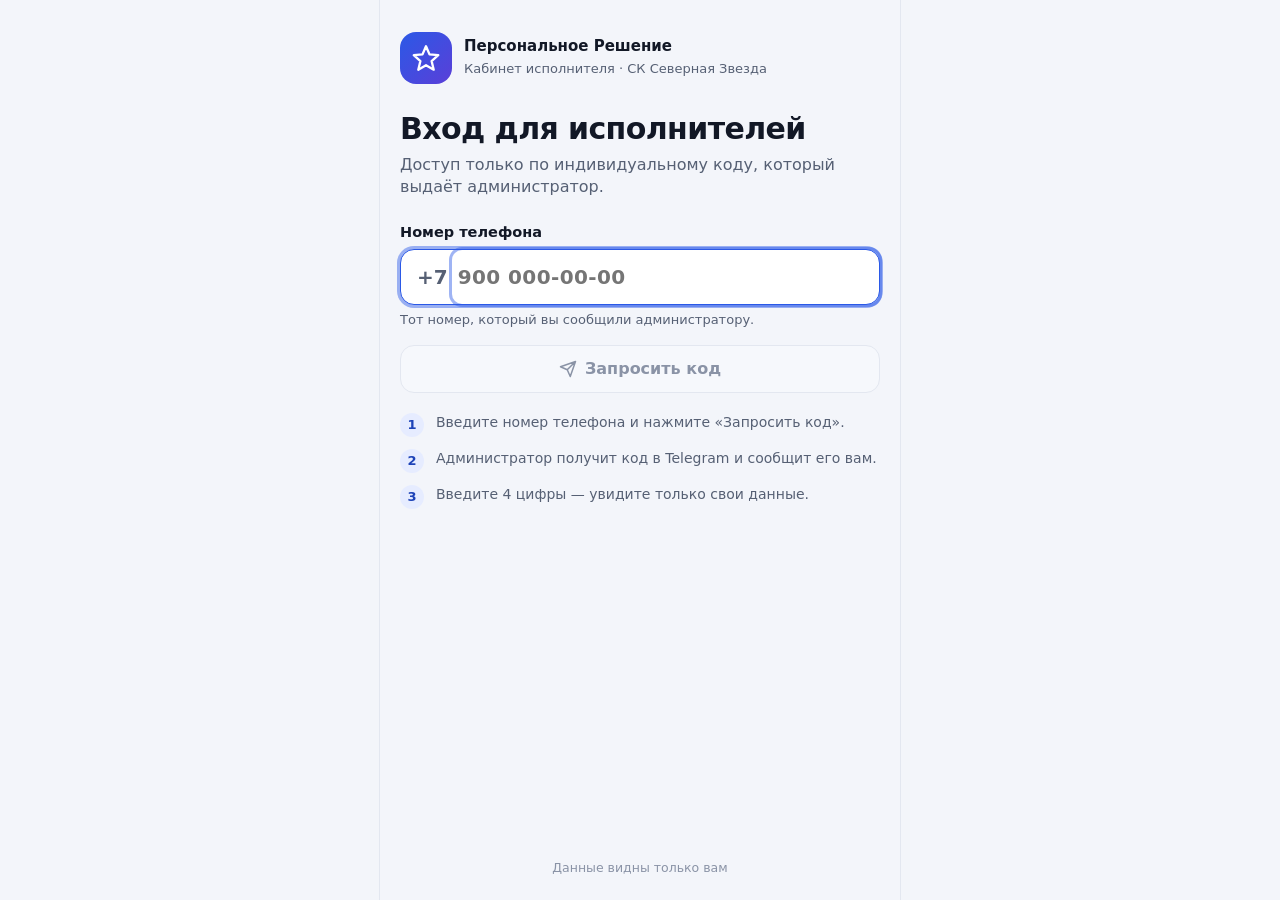
==== commit 8413eabf: "Карусель фото для акций и вакансий" ====
--- a/index.html
+++ b/index.html
@@ -3,7 +3,7 @@
 <head>
 <meta charset="utf-8">
 <meta name="viewport" content="width=device-width, initial-scale=1, viewport-fit=cover">
-<meta http-equiv="Content-Security-Policy" content="default-src 'self'; script-src 'self'; style-src 'self'; img-src 'self' data: blob:; connect-src 'self' https://script.google.com https://script.googleusercontent.com; manifest-src 'self'; worker-src 'self'; base-uri 'none'; form-action 'none'; object-src 'none'">
+<meta http-equiv="Content-Security-Policy" content="default-src 'self'; script-src 'self'; style-src 'self'; img-src 'self' data: blob: https://lh3.googleusercontent.com https://drive.google.com; connect-src 'self' https://script.google.com https://script.googleusercontent.com; manifest-src 'self'; worker-src 'self'; base-uri 'none'; form-action 'none'; object-src 'none'">
 <meta name="theme-color" content="#f4f6fb" media="(prefers-color-scheme: light)">
 <meta name="theme-color" content="#0d1117" media="(prefers-color-scheme: dark)">
 <meta name="color-scheme" content="light dark">
--- a/style.css
+++ b/style.css
@@ -449,3 +449,38 @@
 .anonbox .terms li { font-size: 13.5px; }
 .thanks { display: grid; gap: 10px; justify-items: center; text-align: center; padding: 18px 6px; } .thanks b { font-size: 22px; } .thanks .eic.ok { background: var(--ok-bg); color: var(--ok); }
 .thanks .eic { width: 64px; height: 64px; border-radius: 22px; display: grid; place-items: center; }
+
+/* фото: карусель (акции, вакансии) и полноэкранный просмотр */
+.car { position: relative; aspect-ratio: 16 / 10; width: 100%; overflow: hidden; border-radius: 14px; background: var(--card2); isolation: isolate; }
+.card .car.in-card { margin: 0 0 12px; }
+.car-track { display: flex; height: 100%; overflow-x: auto; overflow-y: hidden; scroll-snap-type: x mandatory; overscroll-behavior-x: contain; scrollbar-width: none; -webkit-overflow-scrolling: touch; border-radius: inherit; }
+.car-track::-webkit-scrollbar { display: none; }
+.car-track:focus-visible { box-shadow: inset 0 0 0 3px rgba(43,89,230,.7); }
+.car.tap .car-track { cursor: zoom-in; }
+.car-slide { position: relative; flex: 0 0 100%; height: 100%; scroll-snap-align: center; scroll-snap-stop: always; }
+.car-slide:not(.ok):not(.bad) { background: linear-gradient(100deg, var(--card2) 30%, var(--line) 50%, var(--card2) 70%); background-size: 300% 100%; animation: shim 1.3s linear infinite; }
+.car-img { position: absolute; inset: 0; width: 100%; height: 100%; object-fit: cover; opacity: 0; transition: opacity .25s ease; user-select: none; -webkit-user-drag: none; }
+.car-slide.ok .car-img { opacity: 1; }
+.car-slide.bad .car-img { display: none; }
+.car-bad { display: none; position: absolute; inset: 0; flex-direction: column; align-items: center; justify-content: center; gap: 6px; color: var(--muted); font-size: 13px; }
+.car-slide.bad .car-bad { display: flex; }
+.car-cnt { position: absolute; top: 10px; right: 10px; z-index: 2; padding: 3px 10px; border-radius: 99px; background: rgba(8,12,22,.62); color: #fff; font-size: 12.5px; font-weight: 700; pointer-events: none; }
+.car-dots { position: absolute; left: 0; right: 0; bottom: 10px; z-index: 2; display: flex; justify-content: center; gap: 6px; pointer-events: none; }
+.car-dot { width: 7px; height: 7px; border-radius: 4px; background: rgba(255,255,255,.6); box-shadow: 0 0 0 1px rgba(0,0,0,.28); transition: width .2s ease, background .2s ease; }
+.car-dot.on { width: 18px; background: #fff; }
+.car-arrow { display: none; position: absolute; top: 50%; z-index: 2; width: 44px; height: 44px; margin-top: -22px; border: 0; border-radius: 50%; background: rgba(8,12,22,.55); color: #fff; place-items: center; cursor: pointer; }
+.car-arrow.prev { left: 8px; } .car-arrow.next { right: 8px; }
+.car-arrow:hover:not(:disabled) { background: rgba(8,12,22,.78); } .car-arrow:disabled { opacity: .3; cursor: default; }
+@media (hover: hover) and (pointer: fine) { .car-arrow { display: grid; } }
+.card.has-photo { cursor: pointer; }
+.pc-main { display: block; width: 100%; padding: 0; margin: 0; border: 0; background: none; text-align: left; color: inherit; font: inherit; cursor: pointer; }
+.lb { position: fixed; inset: 0; z-index: 70; background: #000; animation: bdin .2s ease both; }
+.lb .car { position: absolute; inset: 0; aspect-ratio: auto; border-radius: 0; background: #000; }
+.lb .car-slide:not(.ok):not(.bad) { background: #111; animation: none; }
+.lb .car-slide.ok { background: #000; } .lb .car-bad { color: #cfd6e6; }
+.lb .car-img { object-fit: contain; }
+.lb .car-track { cursor: default; }
+.lb .car-cnt { top: calc(18px + var(--sat)); right: auto; left: 14px; font-size: 14px; padding: 5px 12px; }
+.lb .car-dots { bottom: calc(18px + var(--sab)); }
+.lb-x { position: absolute; top: calc(10px + var(--sat)); right: 10px; z-index: 3; width: 44px; height: 44px; border: 0; border-radius: 50%; background: rgba(255,255,255,.18); color: #fff; display: grid; place-items: center; cursor: pointer; }
+.lb-x:focus-visible { box-shadow: 0 0 0 3px rgba(255,255,255,.8); }
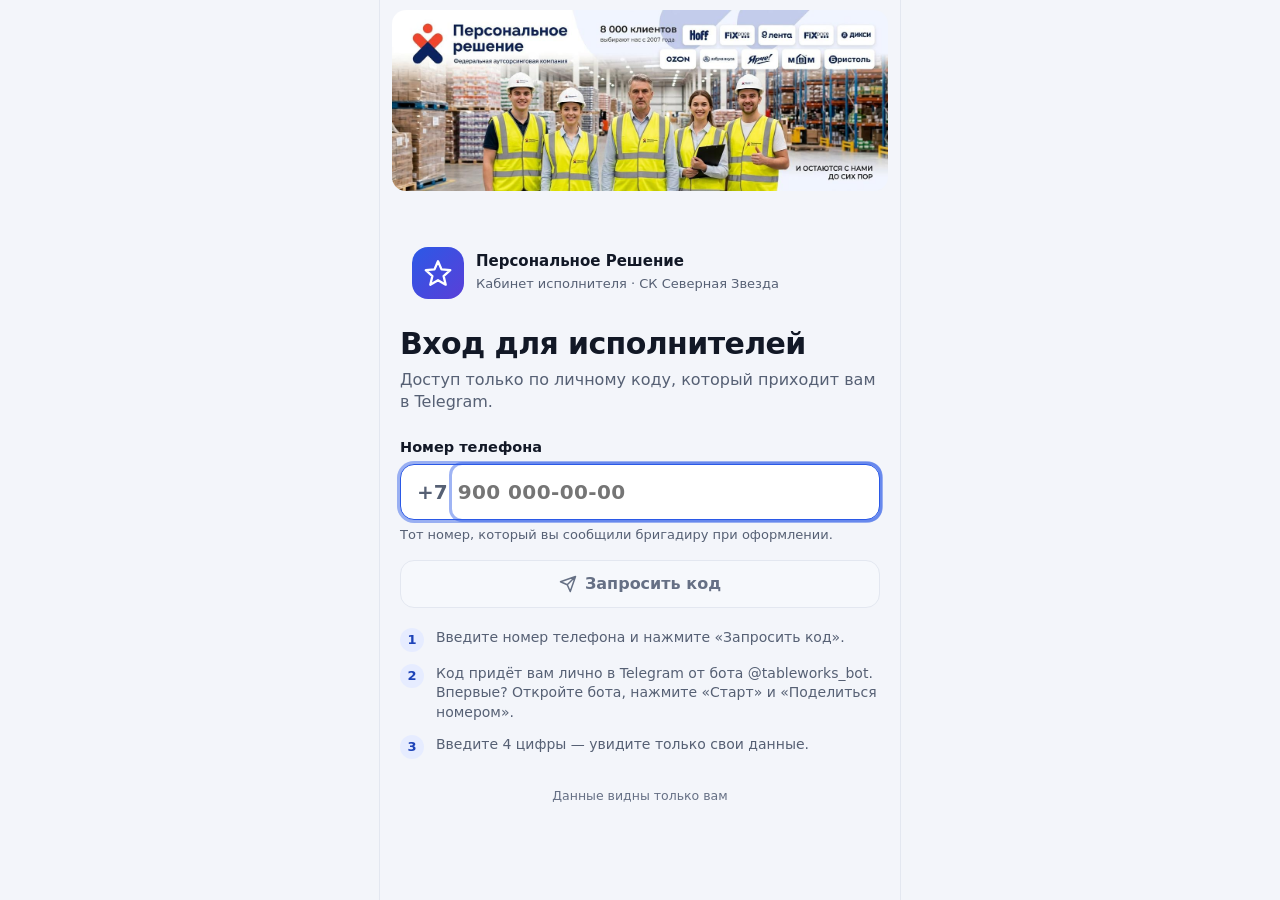
==== commit 89acfa7a: "Баннер компании на всех экранах; плакат целиком в карточке (4:5)" ====
--- a/index.html
+++ b/index.html
@@ -20,6 +20,7 @@
 <body>
 <a class="skip" href="#main">К содержимому</a>
 <div id="app" class="app">
+  <div class="brand" data-testid="brand"><img src="company-banner.jpg" alt="Персональное решение — федеральная аутсорсинговая компания" width="1280" height="467" decoding="async"></div>
   <div id="offline" class="offline" role="status" hidden></div>
   <div id="view-root"></div>
   <nav id="tabbar" class="tabbar" aria-label="Основная навигация" hidden></nav>
--- a/style.css
+++ b/style.css
@@ -1,7 +1,7 @@
 /* Мои выплаты — прототип. Светлая и тёмная темы, mobile-first. Без inline-стилей (CSP). */
 :root {
   --bg: #f3f5fa; --card: #ffffff; --card2: #f6f8fc; --line: #e3e7f0;
-  --text: #121826; --muted: #566074; --faint: #8a93a6;
+  --text: #121826; --muted: #566074; --faint: #667085;
   --primary: #2b59e6; --primary-ink: #ffffff; --primary-soft: #e6ecff; --primary-strong: #1d43b8;
   --ok: #0f7a3a; --ok-bg: #dff5e7; --warn: #8a5300; --warn-bg: #fff0cf; --bad: #b3261e; --bad-bg: #fde3e1;
   --info: #1d4fb8; --info-bg: #e3ebff; --night: #4b3fb5; --night-bg: #e9e6ff; --day: #b86a00; --day-bg: #ffecc8;
@@ -13,7 +13,7 @@
 }
 :root[data-theme="dark"] {
   --bg: #0c1017; --card: #151b25; --card2: #1b2230; --line: #263043;
-  --text: #edf1f8; --muted: #a3adc2; --faint: #76819a;
+  --text: #edf1f8; --muted: #a3adc2; --faint: #8a95ad;
   --primary: #6f93ff; --primary-ink: #0a1230; --primary-soft: #1c2a52; --primary-strong: #9db5ff;
   --ok: #57d48a; --ok-bg: #12301f; --warn: #ffc55c; --warn-bg: #3a2c0c; --bad: #ff8b82; --bad-bg: #3d1816;
   --info: #8fb0ff; --info-bg: #1a2850; --night: #b3a9ff; --night-bg: #28244f; --day: #ffc266; --day-bg: #3a2b0b;
@@ -25,7 +25,7 @@
 @media (prefers-color-scheme: dark) {
   :root:not([data-theme="light"]) {
     --bg: #0c1017; --card: #151b25; --card2: #1b2230; --line: #263043;
-    --text: #edf1f8; --muted: #a3adc2; --faint: #76819a;
+    --text: #edf1f8; --muted: #a3adc2; --faint: #8a95ad;
     --primary: #6f93ff; --primary-ink: #0a1230; --primary-soft: #1c2a52; --primary-strong: #9db5ff;
     --ok: #57d48a; --ok-bg: #12301f; --warn: #ffc55c; --warn-bg: #3a2c0c; --bad: #ff8b82; --bad-bg: #3d1816;
     --info: #8fb0ff; --info-bg: #1a2850; --night: #b3a9ff; --night-bg: #28244f; --day: #ffc266; --day-bg: #3a2b0b;
@@ -196,9 +196,14 @@
 .stepi i { width: 24px; height: 24px; border-radius: 50%; background: var(--primary-soft); color: var(--primary-strong); font-style: normal; font-weight: 800; font-size: 13px; display: grid; place-items: center; flex: none; }
 .waitbox { display: flex; gap: 12px; background: var(--info-bg); color: var(--info); padding: 14px; border-radius: 16px; font-size: 14px; margin-bottom: 22px; }
 .waitbox b { display: block; font-size: 15px; }
+.waitbox span { display: block; margin-top: 2px; overflow-wrap: anywhere; }
+.waitbox .botlink { margin-top: 10px; min-height: 44px; width: auto; padding: 0 16px; font-size: 14px; text-decoration: none; background: var(--card); }
 .lockbox { text-align: center; padding: 22px 16px; background: var(--bad-bg); color: var(--bad); border-radius: 18px; }
 .lockbox .t { font-size: 34px; font-weight: 800; margin: 6px 0; }
 .lockbox p { font-size: 14px; }
+.lockbox h1 { font-size: 28px; margin: 10px 0 6px; color: var(--bad); }
+.lockbox svg { margin: 0 auto; display: block; }
+.blocked-note { text-align: center; color: var(--muted); font-size: 14px; margin-top: 16px; }
 .center { text-align: center; }
 .gap8 > * + * { margin-top: 8px; } .gap12 > * + * { margin-top: 12px; } .gap16 > * + * { margin-top: 16px; } .gap24 > * + * { margin-top: 24px; }
 
@@ -451,7 +456,7 @@
 .thanks .eic { width: 64px; height: 64px; border-radius: 22px; display: grid; place-items: center; }
 
 /* фото: карусель (акции, вакансии) и полноэкранный просмотр */
-.car { position: relative; aspect-ratio: 16 / 10; width: 100%; overflow: hidden; border-radius: 14px; background: var(--card2); isolation: isolate; }
+.car { position: relative; aspect-ratio: 4 / 3; width: 100%; overflow: hidden; border-radius: 14px; background: var(--card2); isolation: isolate; }
 .card .car.in-card { margin: 0 0 12px; }
 .car-track { display: flex; height: 100%; overflow-x: auto; overflow-y: hidden; scroll-snap-type: x mandatory; overscroll-behavior-x: contain; scrollbar-width: none; -webkit-overflow-scrolling: touch; border-radius: inherit; }
 .car-track::-webkit-scrollbar { display: none; }
@@ -484,3 +489,27 @@
 .lb .car-dots { bottom: calc(18px + var(--sab)); }
 .lb-x { position: absolute; top: calc(10px + var(--sat)); right: 10px; z-index: 3; width: 44px; height: 44px; border: 0; border-radius: 50%; background: rgba(255,255,255,.18); color: #fff; display: grid; place-items: center; cursor: pointer; }
 .lb-x:focus-visible { box-shadow: 0 0 0 3px rgba(255,255,255,.8); }
+
+/* v7: происшествия «Возвращено»/«Отклонено», длинные тексты, контраст и тап */
+.incans { display: flex; gap: 10px; align-items: flex-start; border-radius: 14px; padding: 10px 12px; font-size: 14px; }
+.incans.warn { background: var(--warn-bg); color: var(--warn); } .incans.bad { background: var(--bad-bg); color: var(--bad); }
+.incans .ico { margin-top: 2px; flex: none; }
+.incans b { display: block; font-size: 13px; margin-bottom: 2px; }
+.incans span { display: block; white-space: pre-wrap; overflow-wrap: anywhere; color: var(--text); }
+.case .tt, .case .meta, .hist .cm, .hist .ans, .casebox b, .casebox span, .quote { overflow-wrap: anywhere; }
+.casebox b, .casebox span { word-break: normal; }
+.chip { white-space: normal; text-align: left; }
+.btn.mt { margin-top: 10px; }
+.cap, .help, .note-s, .fine { overflow-wrap: anywhere; }
+.toast span { overflow-wrap: anywhere; }
+
+/* баннер компании: сверху на всех экранах */
+.brand { padding: calc(10px + var(--sat)) 12px 0; }
+.brand img { display: block; width: 100%; height: auto; aspect-ratio: 1280 / 467; border-radius: 14px; background: var(--card2); }
+.brand + #offline + #view-root .view { padding-top: 12px; }
+.brand + #offline + #view-root .login { min-height: 0; padding-top: 18px; }
+
+/* фото в карточке: плакат целиком (contain) на размытом фоне того же фото */
+.car { aspect-ratio: 4 / 5; }
+.car-img { object-fit: contain; }
+.lb .car { aspect-ratio: auto; } .lb 
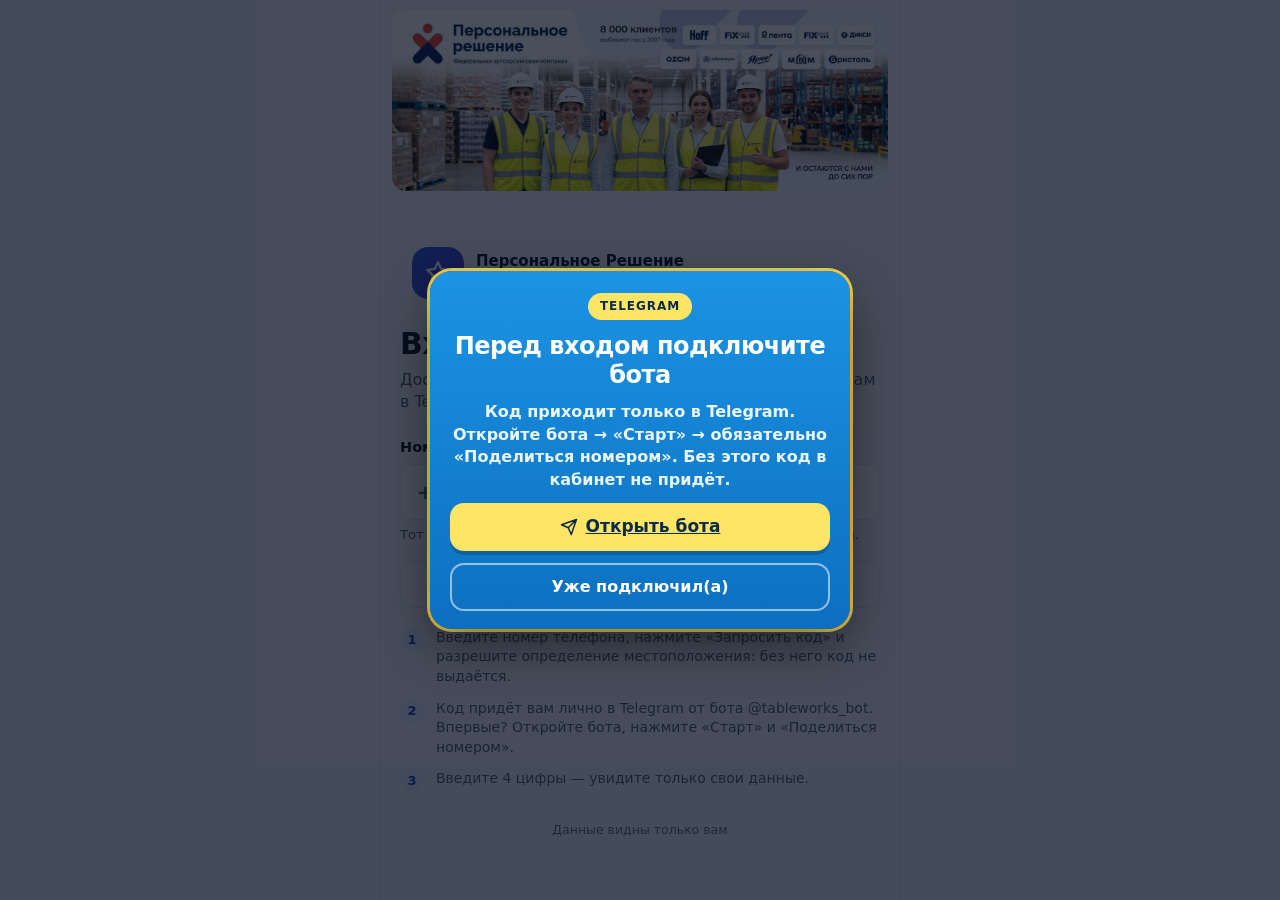
==== commit 4edaf7ae: "GPH_TEXT_V1: исполнительские тексты в лексике ГПХ/НПД (предоплата, вознаграждение, задание, план, по" ====
--- a/index.html
+++ b/index.html
@@ -20,7 +20,7 @@
 <body>
 <a class="skip" href="#main">К содержимому</a>
 <div id="app" class="app">
-  <div class="brand" data-testid="brand"><img src="company-banner.jpg" alt="Персональное решение — федеральная аутсорсинговая компания" width="1280" height="467" decoding="async"></div>
+  <div class="brand" data-testid="brand"><img src="company-banner.jpg" alt="Персональное Решение" width="1280" height="467" decoding="async"></div>
   <div id="offline" class="offline" role="status" hidden></div>
   <div id="view-root"></div>
   <nav id="tabbar" class="tabbar" aria-label="Основная навигация" hidden></nav>
@@ -28,9 +28,10 @@
 <div id="overlay-root"></div>
 <div id="toasts" class="toasts" role="status" aria-live="polite" aria-atomic="false"></div>
 <div id="dev-root"></div>
-<noscript><p style="padding:24px;font-family:sans-serif">Для работы приложения нужен JavaScript.</p></noscript>
+<noscript><p class="noscript-note">Для работы приложения нужен JavaScript.</p></noscript>
 <script src="config.js"></script>
 <script src="mock-data.js"></script>
+<script src="banks/banks.js"></script>
 <script src="app.js"></script>
 </body>
 </html>
--- a/style.css
+++ b/style.css
@@ -4,7 +4,7 @@
   --text: #121826; --muted: #566074; --faint: #667085;
   --primary: #2b59e6; --primary-ink: #ffffff; --primary-soft: #e6ecff; --primary-strong: #1d43b8;
   --ok: #0f7a3a; --ok-bg: #dff5e7; --warn: #8a5300; --warn-bg: #fff0cf; --bad: #b3261e; --bad-bg: #fde3e1;
-  --info: #1d4fb8; --info-bg: #e3ebff; --night: #4b3fb5; --night-bg: #e9e6ff; --day: #b86a00; --day-bg: #ffecc8;
+  --info: #1d4fb8; --info-bg: #e3ebff; --night: #4b3fb5; --night-bg: #e9e6ff; --day: #9a5a00; --day-bg: #ffecc8;
   --hero1: #2b59e6; --hero2: #5a3fd8; --shadow: 0 1px 2px rgba(18,24,38,.05), 0 6px 20px rgba(18,24,38,.06);
   --r: 18px; --tab-h: 58px; --sab: env(safe-area-inset-bottom, 0px); --sat: env(safe-area-inset-top, 0px);
   --focus: 0 0 0 3px rgba(43,89,230,.45);
@@ -512,4 +512,325 @@
 /* фото в карточке: плакат целиком (contain) на размытом фоне того же фото */
 .car { aspect-ratio: 4 / 5; }
 .car-img { object-fit: contain; }
-.lb .car { aspect-ratio: auto; } .lb +.lb .car { aspect-ratio: auto; }
+
+/* предупреждение о новой версии (service worker) */
+.updbar { position: fixed; left: 50%; transform: translateX(-50%); bottom: calc(var(--tab-h, 58px) + var(--sab, 0px) + 12px); z-index: 60; width: min(496px, calc(100% - 24px)); display: flex; flex-wrap: wrap; align-items: center; gap: 8px 10px; padding: 10px 12px; border-radius: 16px; background: var(--card); color: var(--text); border: 1px solid var(--line); box-shadow: var(--shadow, 0 6px 24px rgba(0,0,0,.18)); font-size: 14px; font-weight: 600; }
+.updbar span { flex: 1 1 100%; }
+.updbar .btn { min-height: 44px; flex: 1 1 120px; font-size: 15px; }
+.calcard.card { padding-left: 2px; padding-right: 2px; }
+.noscript-note { padding: 24px; font-size: 16px; }
+/* очень длинные ФИО, названия участков и случаев переносятся, а не растягивают экран */
+.view { overflow-wrap: anywhere; }
+.line > *, .row > *, .hd > .grow { min-width: 0; }
+
+/* согласие на обработку данных и «Мои данные» (этап 1) */
+.consent .consent-text { margin-bottom: 14px; max-height: 46dvh; overflow: auto; }
+.consent .consent-text p { font-size: 15px; line-height: 1.5; margin-bottom: 10px; }
+.consent .consent-text p:last-child { margin-bottom: 0; }
+.consent .agree, .agree { display: flex; align-items: flex-start; gap: 12px; padding: 12px 4px; font-size: 15px; line-height: 1.4; cursor: pointer; }
+.agree input { width: 26px; height: 26px; flex: 0 0 26px; margin-top: 1px; accent-color: var(--primary); }
+.consent .btn { margin-top: 10px; }
+.consent .tipbox { margin-bottom: 8px; }
+.mydata-link { margin-top: 4px; }
+.plainlist { list-style: disc; padding-left: 20px; display: grid; gap: 6px; font-size: 15px; }
+.consent-details summary { cursor: pointer; min-height: 44px; display: flex; align-items: center; color: var(--primary-strong); font-weight: 600; }
+.consent-details p { margin-top: 8px; }
+
+/* ---------- банк и карта для выплаты ---------- */
+.paybox { border-top: 1px solid var(--line); padding-top: 16px; }
+.mt8 { margin-top: 8px; }
+.bk-logo, .bk-ph { width: 32px; height: 32px; border-radius: 50%; flex: none; object-fit: contain; background: #fff; border: 1px solid var(--line); }
+.bk-ph { display: inline-flex; align-items: center; justify-content: center; color: #fff; font-weight: 800; font-size: 12px; letter-spacing: -.3px; border: 0; overflow: hidden; }
+.bk-ph.empty { background: var(--card2); color: var(--muted); border: 1.5px dashed var(--line); }
+.bk-logo.sm, .bk-ph.sm { width: 24px; height: 24px; font-size: 10px; }
+.bankbtn { display: flex; align-items: center; gap: 12px; width: 100%; min-height: 56px; padding: 0 14px; background: var(--card); border: 1.5px solid var(--line); border-radius: 14px; font-size: 17px; font-weight: 600; text-align: left; color: var(--text); }
+.bankbtn .bn { flex: 1; min-width: 0; overflow-wrap: anywhere; }
+.bankbtn:focus-visible { outline: none; border-color: var(--primary); box-shadow: var(--focus); }
+.bankbtn[aria-expanded="true"] { border-color: var(--primary); }
+.bpanel { margin-top: 8px; border: 1.5px solid var(--line); border-radius: 14px; background: var(--card); padding: 10px; }
+.bpanel[hidden] { display: none; }
+.bsearch { min-height: 46px; font-size: 16px; }
+.blist { margin-top: 8px; max-height: 320px; overflow-y: auto; overscroll-behavior: contain; display: flex; flex-direction: column; gap: 2px; }
+.bopt { display: flex; align-items: center; gap: 12px; min-height: 48px; padding: 6px 8px; border-radius: 12px; background: transparent; border: 0; text-align: left; font-size: 16px; color: var(--text); width: 100%; }
+.bopt:active, .bopt:hover { background: var(--primary-soft); }
+.bopt[aria-selected="true"] { background: var(--primary-soft); font-weight: 700; }
+.bopt:focus-visible { outline: 2px solid var(--primary); outline-offset: -2px; }
+.bopt .bn { flex: 1; min-width: 0; overflow-wrap: anywhere; }
+.cardinp { letter-spacing: .5px; font-variant-numeric: tabular-nums; }
+.binhint { display: flex; align-items: center; gap: 10px; flex-wrap: wrap; margin-top: 8px; padding: 10px 12px; border-radius: 12px; background: var(--info-bg); color: var(--info); font-size: 13.5px; }
+.binhint[hidden] { display: none; }
+.binhint span { flex: 1; min-width: 160px; }
+.payline { display: flex; align-items: center; gap: 8px; margin-top: 6px; font-size: 13.5px; color: var(--muted); }
+.paybox .agree { padding: 0; align-items: center; }
+.paybox .agree input { width: 44px; height: 44px; flex: 0 0 44px; margin: 0 -4px 0 0; }
+
+/* вход сотрудника: геопозиция обязательна — инструкция и «Повторить» */
+.geoneed { border: 1px solid var(--bad, #d9534f); border-radius: 12px; padding: 14px; background: var(--card); color: var(--text); font-size: 14px; line-height: 1.45; display: grid; gap: 8px; }
+.geoneed b { font-size: 15px; }
+.geoneed p { margin: 0; }
+.geoneed ul { margin: 0; padding-left: 18px; display: grid; gap: 6px; color: var(--muted, var(--faint)); font-size: 13px; }
+.geoneed .btn { margin-top: 4px; }
+
+/* экран кода: карточка «один раз подключите бота» (сотрудник) */
+.tgcard { margin: 0 0 18px; padding: 14px; border: 1px solid var(--line); border-radius: 14px; background: var(--card); color: var(--muted, var(--faint)); font-size: 13.5px; line-height: 1.45; }
+.tgcard b { display: block; color: var(--text); font-size: 15px; }
+.tgcard .tgwhy { margin: 6px 0 0; }
+.tgcard .tgsteps { margin: 8px 0 0; padding-left: 22px; color: var(--text); font-size: 14px; }
+.tgcard .tgsteps li { margin: 4px 0; }
+.tgcard .btn { display: flex; width: 100%; margin-top: 10px; min-height: 48px; text-decoration: none; align-items: center; justify-content: center; }
+.tgcard .tgleft { margin: 10px 0 0; }
+
+/* главная: карточка-ссылка «Вожу людей на своём авто» → taxi.html#/car */
+.linkcard { display: flex; align-items: center; gap: 12px; min-height: 64px; padding: 12px 14px; background: var(--card); border: 1px solid var(--line); border-radius: var(--r); box-shadow: var(--shadow); color: var(--text); text-decoration: none; }
+.linkcard:active { filter: brightness(.95); }
+.linkcard .tic { flex: none; width: 40px; height: 40px; border-radius: 12px; display: grid; place-items: center; background: var(--info-bg); color: var(--primary); }
+.linkcard .lc-t { flex: 1; min-width: 0; display: flex; flex-direction: column; gap: 2px; }
+.linkcard .lc-t b { font-size: 15px; line-height: 1.25; }
+.linkcard .lc-t small { font-size: 12.5px; color: var(--muted); line-height: 1.3; }
+.linkcard .lc-go { flex: none; color: var(--muted); }
+/* «Сколько вы недобираете»: заработок по факту и при 100% нормы */
+.gaprow { width: 100%; background: none; border: 0; border-radius: 0; padding: 4px 0; text-align: left; }
+.gaprow + .gaprow { border-top: 1px solid var(--line); }
+.gaprow:focus-visible { outline: 2px solid var(--primary); outline-offset: 2px; border-radius: 10px; }
+.gapv { font-weight: 800; font-size: 14px; min-width: 64px; text-align: right; white-space: nowrap; }
+.gapv.good { color: var(--ok); } .gapv.low { color: var(--bad); } .gapv.na { color: var(--faint); }
+.gapstats { margin-top: 12px; } .gapstats .stat b { font-size: 17px; white-space: nowrap; }
+@media (max-width: 360px) { .gapstats .stat b { font-size: 15px; } .gapstats .stat { padding: 10px 6px; } }
+
+/* FOREMAN_V1: вкладка «Бригада» */
+.fm .fm-sec { margin-top: 12px; } .fm h2 { font-size: 17px; margin: 0 0 10px; }
+.fm-chips { display: grid; grid-template-columns: 1fr 1fr; gap: 8px; } .fm-chips div { background: var(--card2); border-radius: 12px; padding: 10px; } .fm-chips span { color: var(--muted); font-size: 12.5px; } .fm-chips b { display: block; font-size: 18px; }
+.fm-bar { position: relative; height: 14px; background: var(--card2); border-radius: 8px; margin: 38px 6px 44px; }
+.fm-bar .fill { height: 100%; border-radius: 8px; background: linear-gradient(90deg, #e9822b, var(--primary)); }
+.fm-bar .mk { position: absolute; font-size: 11px; color: var(--muted); white-space: nowrap; transform: translateX(-50%); }
+.fm-bar .mk b { color: var(--text); } .fm-bar .mk::after { content: ""; position: absolute; left: 50%; border-left: 2px dashed var(--muted); height: 18px; }
+.fm-bar .mk.up { bottom: 22px; } .fm-bar .mk.up::after { top: 15px; } .fm-bar .mk.dn { top: 22px; } .fm-bar .mk.dn::after { bottom: 15px; }
+.fm-bar .you { position: absolute; top: 50%; transform: translate(-50%, -50%); background: var(--text); color: var(--card); font-size: 11px; font-weight: 700; padding: 2px 7px; border-radius: 10px; white-space: nowrap; }
+.fm-row { display: flex; justify-content: space-between; gap: 10px; padding: 8px 0; border-bottom: 1px solid var(--line); font-size: 14px; } .fm-row:last-child { border: 0; } .fm-row b { white-space: nowrap; }
+.fm .pos { color: var(--ok); font-weight: 700; } .fm .neg { color: var(--bad); font-weight: 700; }
+.fm ol { padding-left: 18px; margin: 4px 0; font-size: 14px; line-height: 1.45; } .fm .cap { color: var(--muted); font-size: 13px; margin: 0 0 6px; }
+.fm-t { width: 100%; border-collapse: collapse; font-size: 13px; } .fm-t td, .fm-t th { padding: 7px 4px; border-bottom: 1px solid var(--line); text-align: left; } .fm-t td:nth-child(n+2), .fm-t th:nth-child(n+2) { text-align: right; white-space: nowrap; } .fm-t .s { color: var(--faint); font-size: 11px; }
+.fm .pc { padding: 2px 7px; border-radius: 8px; font-weight: 700; }
+.fm .ok { background: #c9f0d6; color: #0f7a3a; } .fm .lg { background: #e3f6e9; color: #2f7a4b; } .fm .ye { background: #fff0cf; color: #8a5300; } .fm .or { background: #ffe0c2; color: #a14a00; } .fm .rd { background: #fde3e1; color: #b3261e; }
+.fm-note { background: var(--warn-bg); color: var(--warn); border-radius: 12px; padding: 10px; font-size: 13px; margin-top: 10px; }
+.fm-scroll { overflow-x: auto; } .fm-heat { border-collapse: collapse; font-size: 11px; } .fm-heat td, .fm-heat th { padding: 4px 3px; text-align: center; border: 1px solid var(--bg); min-width: 22px; } .fm-heat th:first-child { text-align: left; white-space: nowrap; } .fm-heat .h { font-weight: 600; } .fm-heat .e { background: var(--card2); }
+/* FOREMAN_SLIDER_V1 */
+.fs-top { display: flex; justify-content: space-between; align-items: baseline; gap: 8px; margin-top: 8px; }
+.fs-pct { font-size: 20px; } .fs-pay { font-size: 26px; font-weight: 800; letter-spacing: -.01em; }
+.fs-diff { color: var(--muted); font-size: 13.5px; min-height: 20px; text-align: right; } .fs-diff.pos { color: var(--ok); font-weight: 700; } .fs-diff.neg { color: var(--bad); font-weight: 700; }
+.fs-track { position: relative; padding: 6px 0 30px; margin: 4px 0 6px; }
+.fs-rng { width: 100%; height: 44px; accent-color: var(--primary); touch-action: pan-y; cursor: pointer; }
+.fs-rng:focus-visible { outline: none; box-shadow: var(--focus); border-radius: 10px; }
+.fs-marks { position: absolute; left: 10px; right: 10px; bottom: 0; height: 28px; pointer-events: none; }
+.fs-mk, .fs-you { position: absolute; transform: translateX(-50%); font-size: 11.5px; color: var(--muted); white-space: nowrap; top: 12px; }
+.fs-mk::before, .fs-you::before { content: ''; position: absolute; left: 50%; top: -10px; width: 2px; height: 8px; background: var(--line); }
+.fs-you { top: -2px; color: var(--primary-strong); font-weight: 700; } .fs-you::before { display: none; }
+/* FOREMAN_OPS_V1 */
+.fo-form { display: grid; gap: 12px; margin: 10px 0 14px; }
+.fo-sel { font-size: 16px; } .fo-seg { grid-template-columns: 1fr 1fr; }
+.fo-step { display: flex; gap: 8px; align-items: center; } .fo-step .inp { text-align: center; font-weight: 800; font-size: 20px; }
+.fo-pm { width: 56px; min-width: 56px; padding: 0; font-size: 22px; }
+.fo-com { min-height: 64px !important; }
+.fo-calc { background: var(--primary-soft); border-radius: 12px; padding: 10px 12px; font-size: 14px; }
+.fo-warn { background: var(--bad-bg); color: var(--bad); border-radius: 12px; padding: 10px 12px; font-size: 14px; margin: 8px 0; }
+.fo-it { display: flex; justify-content: space-between; align-items: center; gap: 8px; padding: 10px 0; border-top: 1px solid var(--line); font-size: 14px; }
+.fo-it .s { color: var(--muted); font-size: 12.5px; margin-top: 2px; }
+.fo-a { background: none; border: 0; color: var(--primary-strong); font-weight: 700; font-size: 14px; min-height: 40px; min-width: 40px; white-space: nowrap; }
+.fo-r { text-align: right; white-space: nowrap; } .fo-acts { display: flex; justify-content: flex-end; }
+.fo-tag { display: inline-block; font-size: 11px; padding: 1px 6px; border-radius: 6px; background: var(--card2); color: var(--muted); margin-left: 6px; }
+.fo-tot { border-top: 1px solid var(--line); padding-top: 10px; font-weight: 700; font-size: 14px; }
+/* FM_HEAT_FIX_V1: числа и дни в одну строку, все дневные колонки одной ширины (влезает «120»), имя закреплено слева, сетка листается вбок */
+.fm-scroll { overflow-x: auto; -webkit-overflow-scrolling: touch; }
+.fm-heat { width: max-content; table-layout: fixed; font-size: 12px; font-variant-numeric: tabular-nums; }
+.fm-heat td, .fm-heat th { white-space: nowrap; word-break: keep-all; overflow-wrap: normal; }
+.fm-heat td, .fm-heat tr > th:not(:first-child) { width: 32px; min-width: 32px; max-width: 32px; padding: 4px 0; box-sizing: border-box; }
+.fm-heat tr > th:first-child { position: sticky; left: 0; z-index: 1; background: var(--card); padding: 4px 8px 4px 0; }
+.fo-form { grid-template-columns: minmax(0, 1fr); } .fo-form .inp, .fo-form select { min-width: 0; max-width: 100%; box-sizing: border-box; } .fo-step .inp { flex: 1 1 auto; width: auto; }
+.fs-track, .fs-rng { min-width: 0; max-width: 100%; box-sizing: border-box; }
+.fo-it > div:first-child { flex: 1 1 auto; min-width: 0; overflow-wrap: anywhere; } .fo-it > .fo-a, .fo-r { flex: 0 0 auto; } .fo-a { padding: 0 4px; }
+/* V2_IMPROVEMENTS_V1 */
+.v2 .h3 { margin: 14px 0 6px; font-size: 14px; }
+.v2-type { margin: 6px 0; font-size: 13.5px; } .v2-tl { display: flex; justify-content: space-between; gap: 8px; } .v2-tl span { min-width: 0; overflow: hidden; text-overflow: ellipsis; white-space: nowrap; }
+.v2-bar { height: 8px; border-radius: 4px; background: var(--card2); margin-top: 4px; overflow: hidden; } .v2-bar i { display: block; height: 100%; background: var(--bad); border-radius: 4px; }
+button.v2-pp { width: 100%; background: none; border-left: 0; border-right: 0; border-bottom: 0; text-align: left; color: inherit; font: inherit; font-size: 14px; }
+.v2-att-top { display: flex; gap: 8px; align-items: center; margin: 8px 0; } .v2-att-top .inp { flex: 1; min-width: 0; } .v2-att-top .seg { flex: 1; }
+.v2-ar > div:first-child { min-width: 0; flex: 1; } .v2-ab { display: flex; gap: 4px; align-items: center; flex-shrink: 0; }
+.v2-ab .fo-a { border: 1px solid var(--line); border-radius: 10px; padding: 0 10px; } .v2-ab .fo-a.on { background: var(--primary-soft); border-color: var(--primary-strong); }
+.v2-rs { max-width: 128px; min-height: 40px; font-size: 14px; padding: 0 8px; }
+.v2-dsp .cap { margin-top: 6px; }
+.ks-act { padding: 10px 0; border-top: 1px solid var(--line); font-size: 14px; } .ks-act .cap { margin: 2px 0 6px; }
+.ks-pipe { display: flex; gap: 4px; } .ks-st { flex: 1; text-align: center; font-size: 12px; padding: 4px 2px; border-radius: 8px; background: var(--card2); color: var(--muted); }
+.ks-st.on { background: var(--primary-soft); color: var(--primary-strong); font-weight: 700; }
+
+/* STARS_V1 */
+.stars-card .stars-bal{display:flex;align-items:baseline;gap:8px;margin:2px 0 6px}.stars-bal span{font-size:26px}.stars-bal b{font-size:34px;font-weight:800}.stars-bal small{color:var(--muted,#667);font-size:13px}
+.stars-links{display:grid;grid-template-columns:1fr 1fr;gap:8px;margin-top:8px}
+.stars-row{display:flex;justify-content:space-between;padding:8px 0;border-bottom:1px solid var(--line,#e5e7eb)}.stars-row.me{font-weight:700}
+.tabbar.many { padding-left: 0; padding-right: 0; } .tabbar.many .tab { min-width: 0; } .tabbar.many .tab > span:not(.cnt) { font-size: 10.5px; letter-spacing: -.3px; white-space: nowrap; max-width: 100%; overflow: hidden; text-overflow: clip; }
+@media (max-width: 400px) { .tabbar.many .tab > span:not(.cnt) { font-size: 9.5px; } .tabbar.many8 .tab > span:not(.cnt) { font-size: 8.6px; letter-spacing: -.35px; } }
+.stars-card a.btn { text-decoration: none; } .stars-card .note-s { text-align: left; }
+/* HOUSING_RULE_V1 */
+.hs p{margin:0}
+.hs-tier{display:flex;justify-content:space-between;align-items:center;gap:12px;padding:12px 14px;border:1px solid var(--line,#e3e6ee);border-radius:14px}
+.hs-tier small{display:block;opacity:.7;font-size:13px}
+.hs-tier .hs-v{font-size:22px;font-weight:700}
+.hs-tier.on{border-color:var(--primary);background:color-mix(in srgb,var(--primary) 8%,transparent)}
+.hs-prog{padding:12px 14px;border-radius:14px;background:color-mix(in srgb,currentColor 5%,transparent)}
+.hs-pt b{font-size:18px}
+.hs-bar{height:10px;border-radius:6px;background:color-mix(in srgb,currentColor 12%,transparent);margin:8px 0;overflow:hidden}
+.hs-bar i{display:block;height:100%;background:var(--primary);border-radius:6px}
+.hs-bar.done i{background:var(--ok)}
+.hs-ex{padding:12px 14px;border-radius:14px;border:1px dashed var(--line,#d5d9e3)}
+.hs-ex p{font-size:14px;margin-top:4px}
+.hs-i{display:inline-flex;align-items:center;justify-content:center;width:18px;height:18px;margin:0 6px;border-radius:50%;border:1.5px solid currentColor;background:none;color:var(--primary);font:700 11px/1 serif;font-style:italic;cursor:pointer;vertical-align:middle;padding:0}
+.hs-note{padding:8px 12px;border-radius:10px;background:var(--ok-bg);color:var(--ok);font-weight:600;font-size:14px;line-height:1.35}
+.hs.gap12{gap:10px}
+.hs-tier{padding:10px 14px}
+.hs-tier .hs-v{white-space:nowrap}
+.hs-warn{padding:8px 12px;border-radius:10px;border:1px solid var(--warn,#e0a100);background:color-mix(in srgb,var(--warn,#e0a100) 10%,transparent);font-weight:600;font-size:14px;line-height:1.35}
+/* SKUD_V1 */
+.sk-sup { display: flex; justify-content: space-between; padding: 12px 14px; background: var(--card2); border-radius: 12px; margin-bottom: 12px; font-size: 14.5px; } .sk-sup span { color: var(--muted); }
+.sk .sk-f { margin-bottom: 12px; } .sk-err { color: var(--bad); font-size: 13px; margin: 4px 0 0; } .sk-errbox { background: #fde3e1; color: #b3261e; padding: 10px 12px; border-radius: 12px; font-weight: 700; margin: 0 0 12px; }
+.sk-h { font-size: 15px; margin: 14px 0 8px; }
+.sk-ph { display: grid; grid-template-columns: repeat(3, minmax(0, 1fr)); gap: 8px; }
+.sk-tile { position: relative; display: flex; flex-direction: column; align-items: center; justify-content: flex-end; min-height: 132px; padding: 6px; border: 1.5px dashed var(--line); border-radius: 14px; text-align: center; overflow: hidden; background: var(--card); }
+.sk-tile.has { border-style: solid; border-color: var(--ok); } .sk-tile.bad { border-color: var(--bad); }
+.sk-tile img { position: absolute; inset: 0; width: 100%; height: 100%; object-fit: cover; opacity: .9; }
+.sk-tile.has .sk-tl, .sk-tile.has .sk-ts { position: relative; background: rgba(0,0,0,.6); color: #fff; border-radius: 6px; padding: 1px 4px; }
+.sk-file { position: absolute; inset: 0; opacity: 0; } .sk-plus { font-size: 30px; color: var(--primary); margin: auto 0; }
+.sk-tl { font-size: 12px; font-weight: 700; line-height: 1.2; } .sk-ts { font-size: 11px; color: var(--muted); margin-top: 2px; }
+.sk-tw { overflow-x: auto; margin: 8px 0; } .sk-tbl { border-collapse: collapse; font: 12px Calibri, Arial, sans-serif; color: #000; background: #fff; }
+.sk-tbl th, .sk-tbl td { border: 1px solid #000; padding: 3px 6px; white-space: nowrap; text-align: left; } .sk-tbl th { background: #ffff00; font-weight: 700; }
+.sk-th { display: grid; grid-template-columns: repeat(3, 1fr); gap: 8px; } .sk-th figure { margin: 0; } .sk-th img { width: 100%; height: 90px; object-fit: cover; border-radius: 10px; } .sk-th figcaption { font-size: 11px; color: var(--muted); }
+.sk-btns { display: grid; grid-template-columns: 1fr 1.4fr; gap: 8px; } .sk-done { text-align: center; } .sk-ok { width: 64px; height: 64px; margin: 4px auto 10px; border-radius: 50%; background: #c9f0d6; color: #0f7a3a; font-size: 34px; line-height: 64px; font-weight: 800; }
+.sk-hint { font-size: 12.5px; color: var(--muted); margin: 8px 0 0; line-height: 1.4; }
+.sk-cf { position: relative; width: 300px; height: 400px; margin: 8px auto; overflow: hidden; border-radius: 12px; background: #111; touch-action: none; cursor: grab; }
+.sk-cimg { position: absolute; left: 0; top: 0; transform-origin: 0 0; max-width: none; user-select: none; pointer-events: none; }
+.sk-oval { position: absolute; left: 20%; top: 10%; width: 60%; height: 55%; border: 2px dashed rgba(255,255,255,.85); border-radius: 50%; box-shadow: 0 0 0 999px rgba(0,0,0,.35); pointer-events: none; }
+.sk-zr { display: flex; gap: 10px; align-items: center; } .sk-zr .sk-zoom { flex: 1; } .sk-zr span { font-size: 22px; font-weight: 700; color: var(--muted); }
+.sk-tile.face img { object-position: center top; }
+/* YAVKA_GONE_V1 (макет) */
+.v2-gone{margin-top:12px;border-top:1px solid var(--line,#e5e5e5);padding-top:8px}
+.v2-gone summary{cursor:pointer;font-weight:600;color:var(--muted,#666);padding:6px 0}
+.row-btns{display:flex;gap:8px}.row-btns .btn{flex:1}
+.sk-th figcaption.sk-fn{white-space:normal;overflow:visible;text-overflow:clip;word-break:break-word;overflow-wrap:anywhere;font-size:12px;line-height:1.3}
+/* SKUD_MULTI_V1 */
+.sk-pc{border:1.5px solid var(--line);border-radius:14px;margin:0 0 10px;background:var(--card)}.sk-pc.bad{border-color:var(--bad)}
+.sk-pc-h{display:flex;align-items:center;gap:10px;padding:10px 12px;cursor:pointer}.sk-pc-t{flex:1;min-width:0;display:flex;flex-direction:column}.sk-pc-t b{overflow-wrap:anywhere}
+.sk-num{flex:none;width:26px;height:26px;border-radius:50%;background:var(--primary);color:#fff;font-weight:800;font-size:13px;display:inline-flex;align-items:center;justify-content:center}
+.sk-x{border:0;background:var(--card2);border-radius:50%;width:32px;height:32px;font-size:14px;color:var(--muted)}.sk-chev{color:var(--muted)}
+.sk-pb{padding:0 12px 12px}.sk-add{width:100%;margin:2px 0 6px}
+.sk-grp{margin:0 0 14px}.sk-grp-h{display:flex;gap:8px;align-items:center;margin:0 0 6px;font-size:14px}
+
+/* iOS: date/text inputs in СКУД form must not overflow */
+.sk .inp, .sk input[type=date] { width: 100%; max-width: 100%; min-width: 0; box-sizing: border-box; display: block; }
+.sk input[type=date] { -webkit-appearance: none; appearance: none; min-height: 48px; text-align: left; }
+.sk input[type=date]::-webkit-date-and-time-value { text-align: left; }
+.sk .sk-f { min-width: 0; max-width: 100%; }
+
+/* KPP_LIST_V1: Список на КПП */
+.kpp-banner { background: var(--info-bg); color: var(--info); border-radius: 12px; padding: 10px 12px; font-size: 12.5px; line-height: 1.4; margin-bottom: 12px; font-weight: 600; }
+.kpp .sec-l { font-size: 12px; font-weight: 700; color: var(--muted); text-transform: uppercase; letter-spacing: .04em; margin: 6px 0 8px; }
+.kpp-selall { display: flex; justify-content: space-between; align-items: center; margin-bottom: 8px; font-size: 13px; color: var(--muted); }
+.kpp-selall button { border: 0; background: none; color: var(--primary); font-weight: 700; font-size: 13px; padding: 4px 0; }
+.kpp-pick { display: flex; gap: 10px; align-items: center; padding: 10px 12px; border: 1.5px solid var(--line); border-radius: 14px; background: var(--card); margin-bottom: 8px; cursor: pointer; }
+.kpp-pick.on { border-color: var(--primary); background: var(--primary-soft); }
+.kpp-pick.miss.on { border-color: var(--day); }
+.kpp-pick .ck { width: 22px; height: 22px; border-radius: 7px; border: 2px solid #aeb6c8; background: #fff; flex: none; display: grid; place-items: center; color: #fff; font-size: 13px; font-weight: 800; }
+.kpp-pick.on .ck { background: var(--primary); border-color: var(--primary); }
+.kpp-pick .nm { font-weight: 800; font-size: 14px; line-height: 1.25; }
+.kpp-pick .meta { color: var(--muted); font-size: 12px; margin-top: 2px; }
+.kpp-preview { margin: -2px 0 10px; padding: 12px; border-radius: 14px; background: var(--card2); border: 1px solid var(--line); }
+.kpp-preview .src { font-size: 11.5px; font-weight: 700; color: var(--info); margin-bottom: 8px; }
+.kpp-preview .grid { display: grid; grid-template-columns: 1fr 1fr; gap: 8px; }
+.kpp-preview .cell { background: var(--card); border-radius: 10px; padding: 8px 10px; }
+.kpp-preview .cell.full { grid-column: 1 / -1; }
+.kpp-preview .cell span { display: block; font-size: 11px; color: var(--muted); margin-bottom: 1px; }
+.kpp-preview .cell b { font-size: 13px; font-weight: 700; word-break: break-word; }
+.kpp-preview .ts-l { font-size: 12.5px; font-weight: 700; color: var(--muted); margin-top: 10px; margin-bottom: 0; }
+.kpp-seg { display: grid; grid-template-columns: 1fr 1fr; background: var(--card2); border-radius: 12px; padding: 3px; gap: 3px; margin-top: 8px; }
+.kpp-seg button { min-height: 40px; border-radius: 10px; border: 0; background: transparent; font-weight: 600; font-size: 13.5px; color: var(--muted); }
+.kpp-seg button[aria-pressed="true"] { background: var(--card); color: var(--text); box-shadow: 0 1px 3px rgba(0,0,0,.08); font-weight: 700; }
+.kpp-upload { display: block; border: 1.5px dashed var(--primary); background: var(--primary-soft); border-radius: 14px; padding: 14px 12px; text-align: center; margin: 4px 0 8px; cursor: pointer; }
+.kpp-upload b { display: block; color: var(--primary-strong); font-size: 14px; margin-bottom: 4px; }
+.kpp-upload span { display: block; font-size: 12px; color: var(--muted); }
+.kpp-upload input { position: absolute; width: 1px; height: 1px; opacity: 0; overflow: hidden; }
+.kpp-foot { display: block; }
+.kpp-done { text-align: center; }
+.kpp-done .sk-ok { margin-left: auto; margin-right: auto; }
+
+
+/* LOGIN_BOT_HINT_V1: яркий попап перед входом — подключить Telegram-бота */
+.login-bot-modal {
+  position: fixed; inset: 0; z-index: 80;
+  display: flex; align-items: center; justify-content: center;
+  padding: 20px;
+  background: rgba(4, 12, 28, .72);
+  animation: bdin .18s ease both;
+}
+.login-bot-card {
+  width: min(420px, 100%);
+  background: linear-gradient(180deg, #1c93e3 0%, #0d6fbf 100%);
+  color: #fff;
+  border-radius: 22px;
+  padding: 22px 20px 18px;
+  box-shadow: 0 18px 48px rgba(0,0,0,.45), 0 0 0 3px rgba(255,220,80,.95);
+  display: grid; gap: 12px;
+  text-align: center;
+}
+.login-bot-badge {
+  justify-self: center;
+  font-size: 12px; font-weight: 800; letter-spacing: .08em; text-transform: uppercase;
+  background: #ffe566; color: #0b2a4a;
+  padding: 5px 12px; border-radius: 999px;
+}
+.login-bot-card h2 {
+  margin: 0; font-size: 24px; line-height: 1.2; letter-spacing: -.02em; font-weight: 800; color: #fff;
+}
+.login-bot-card p {
+  margin: 0; font-size: 16px; line-height: 1.4; color: #eaf6ff; font-weight: 600;
+}
+.login-bot-card .login-bot-open {
+  background: #ffe566; color: #0b2a4a; border: none; font-weight: 800; font-size: 17px;
+  box-shadow: 0 4px 0 rgba(0,0,0,.18);
+}
+.login-bot-card .login-bot-open:active { transform: translateY(1px); }
+.login-bot-card .login-bot-dismiss {
+  background: transparent; color: #fff; border: 2px solid rgba(255,255,255,.55); font-weight: 700;
+}
+body.has-login-bot-modal #app { pointer-events: none; }
+body.has-login-bot-modal .login-bot-modal { pointer-events: auto; }
+/* PARTNER_V1: кабинет партнёра */
+.pt-step{margin:10px 0;padding:14px 16px}
+.pt-step .pt-sh{display:flex;align-items:center;gap:10px}
+.pt-step .pt-num{display:inline-grid;place-items:center;width:26px;height:26px;border-radius:50%;background:var(--line,#dde3ee);font-style:normal;font-weight:700;font-size:13px}
+.pt-step.pt-active .pt-num{background:var(--accent,#2b6cff);color:#fff}
+.pt-step.pt-done .pt-num{background:#1f9d55;color:#fff}
+.pt-step.pt-todo{opacity:.55}
+.pt-step.pt-active>.gap16{margin-top:12px}
+.pt-code{font-size:22px;letter-spacing:8px;text-align:center;width:100%}
+.pt-home .top{display:flex;justify-content:space-between;align-items:flex-start;gap:12px}
+.pt-row{display:flex;align-items:center;gap:8px;padding:8px 0;border-top:1px solid var(--line,#e6e9f0)}
+.pt-row>:first-child{flex:1;min-width:0;overflow-wrap:anywhere}
+.pt-row.off .pt-sw span{opacity:.5;text-decoration:line-through}
+.pt-sw{display:flex;align-items:center;gap:8px}
+.pt-add{display:flex;gap:8px;margin:10px 0}
+.pt-add input{flex:1;min-width:0}
+.pt-log{margin-top:10px}
+.pt-st{font-size:12px;font-weight:600;padding:3px 8px;border-radius:10px;white-space:nowrap}
+.pt-st.st-wait{background:#fff4d6;color:#8a5a00}.pt-st.st-ok{background:#dcf5e5;color:#0f6b35}.pt-st.st-bad{background:#fde2e2;color:#9b1c1c}
+.btn.sm{padding:6px 10px;font-size:13px;min-height:0;width:auto}
+/* FIX_SPACING_V1: отступы в новых карточках (партнёр, бригадир, админка) */
+.pt-add{flex-direction:column;align-items:stretch;gap:10px;margin:12px 0}
+.pt-add .btn{width:100%}
+.fm-sec>.cap+.btn,.fm-sec>p+.btn{margin-top:12px}
+.fm-sec>.btn+.btn,.fm-sec>form+.btn{margin-top:10px}
+.btnrow.wrap{flex-wrap:wrap}
+.linkbtn{background:none;border:0;padding:4px 0;color:var(--primary-strong,#2b4bd1);font-size:14px;text-decoration:underline;cursor:pointer;width:auto;align-self:flex-start}
+.pt-mail .pt-add{margin-top:12px}
+/* BADGE_DONE_V1 */
+.undo-toast { align-items: center; }
+.undo-btn { background: none; border: 0; color: #8fb8ff; font: inherit; font-weight: 700; padding: 4px 6px; margin-left: 6px; cursor: pointer; }
+.pt-badges .bdg-done { flex: none; }
+.note-it { padding: 8px 0; border-top: 1px solid var(--line); }   /* NOTE_V1 */
